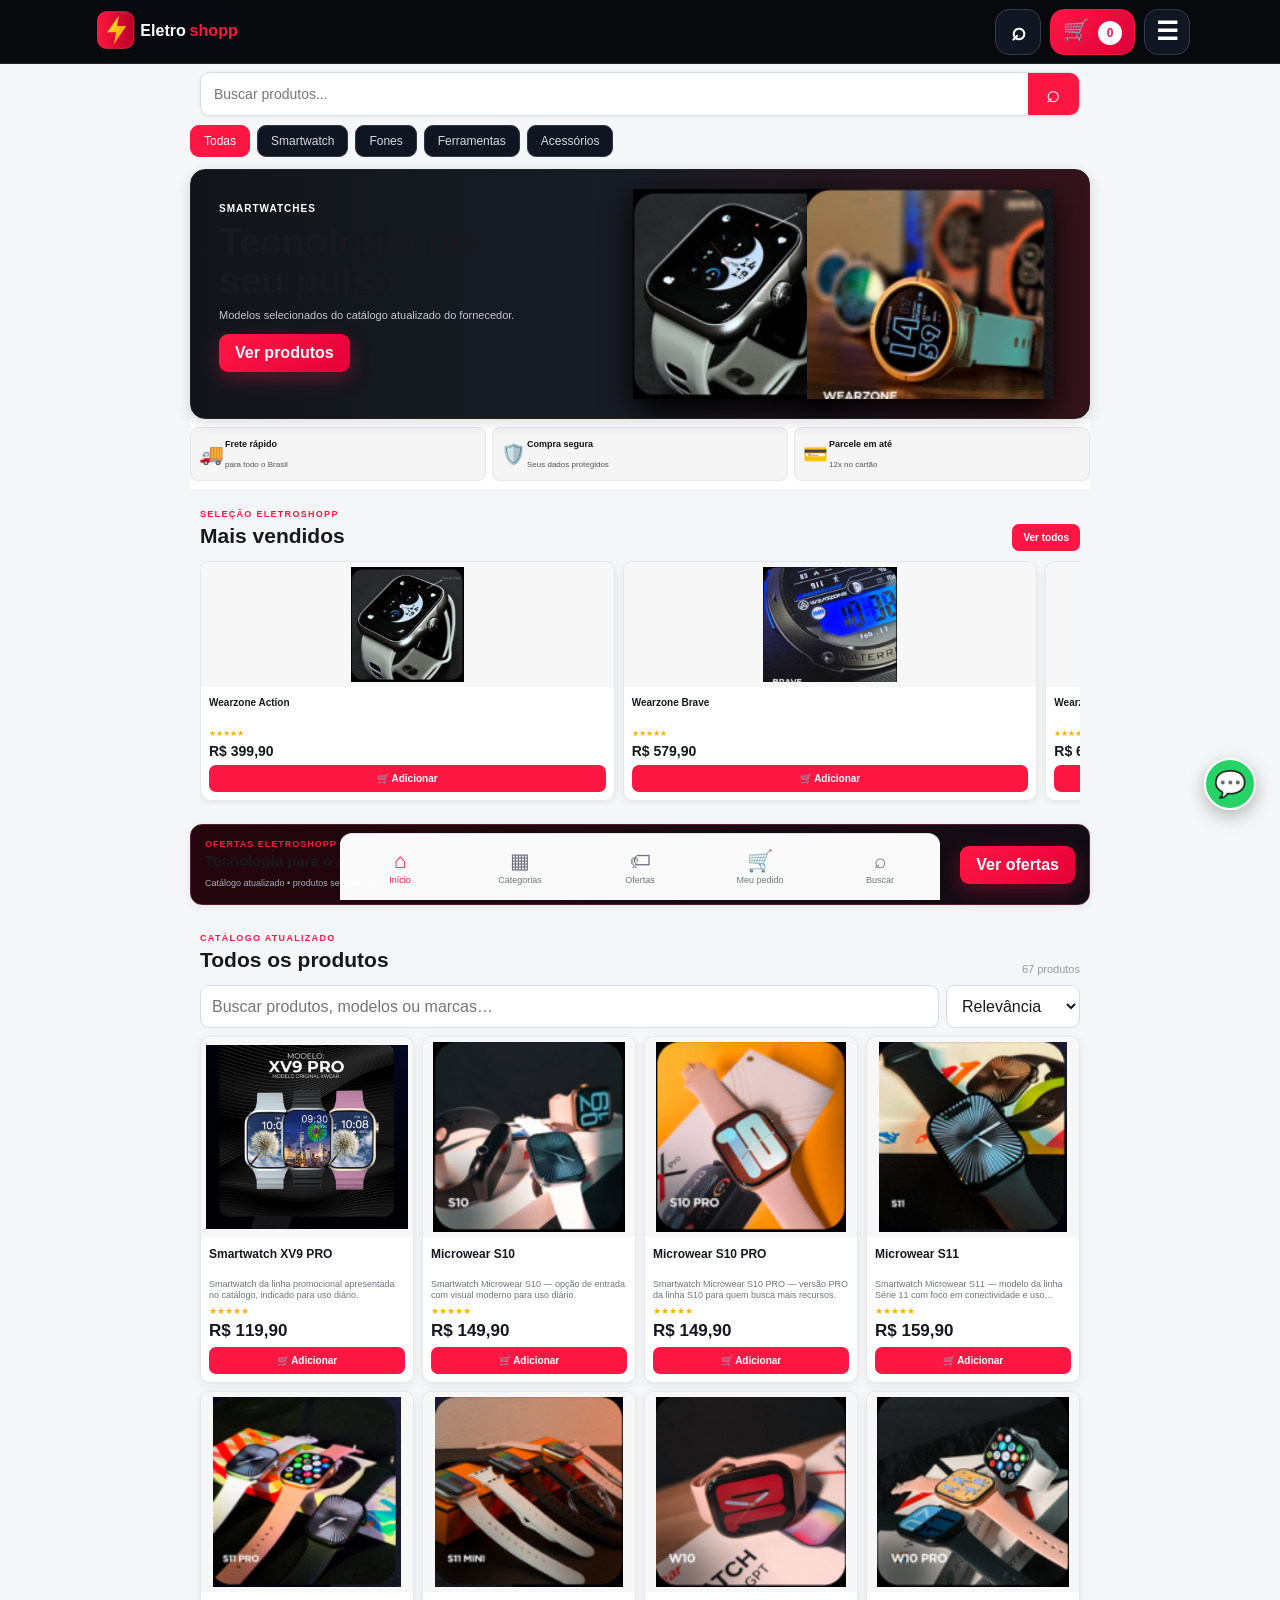
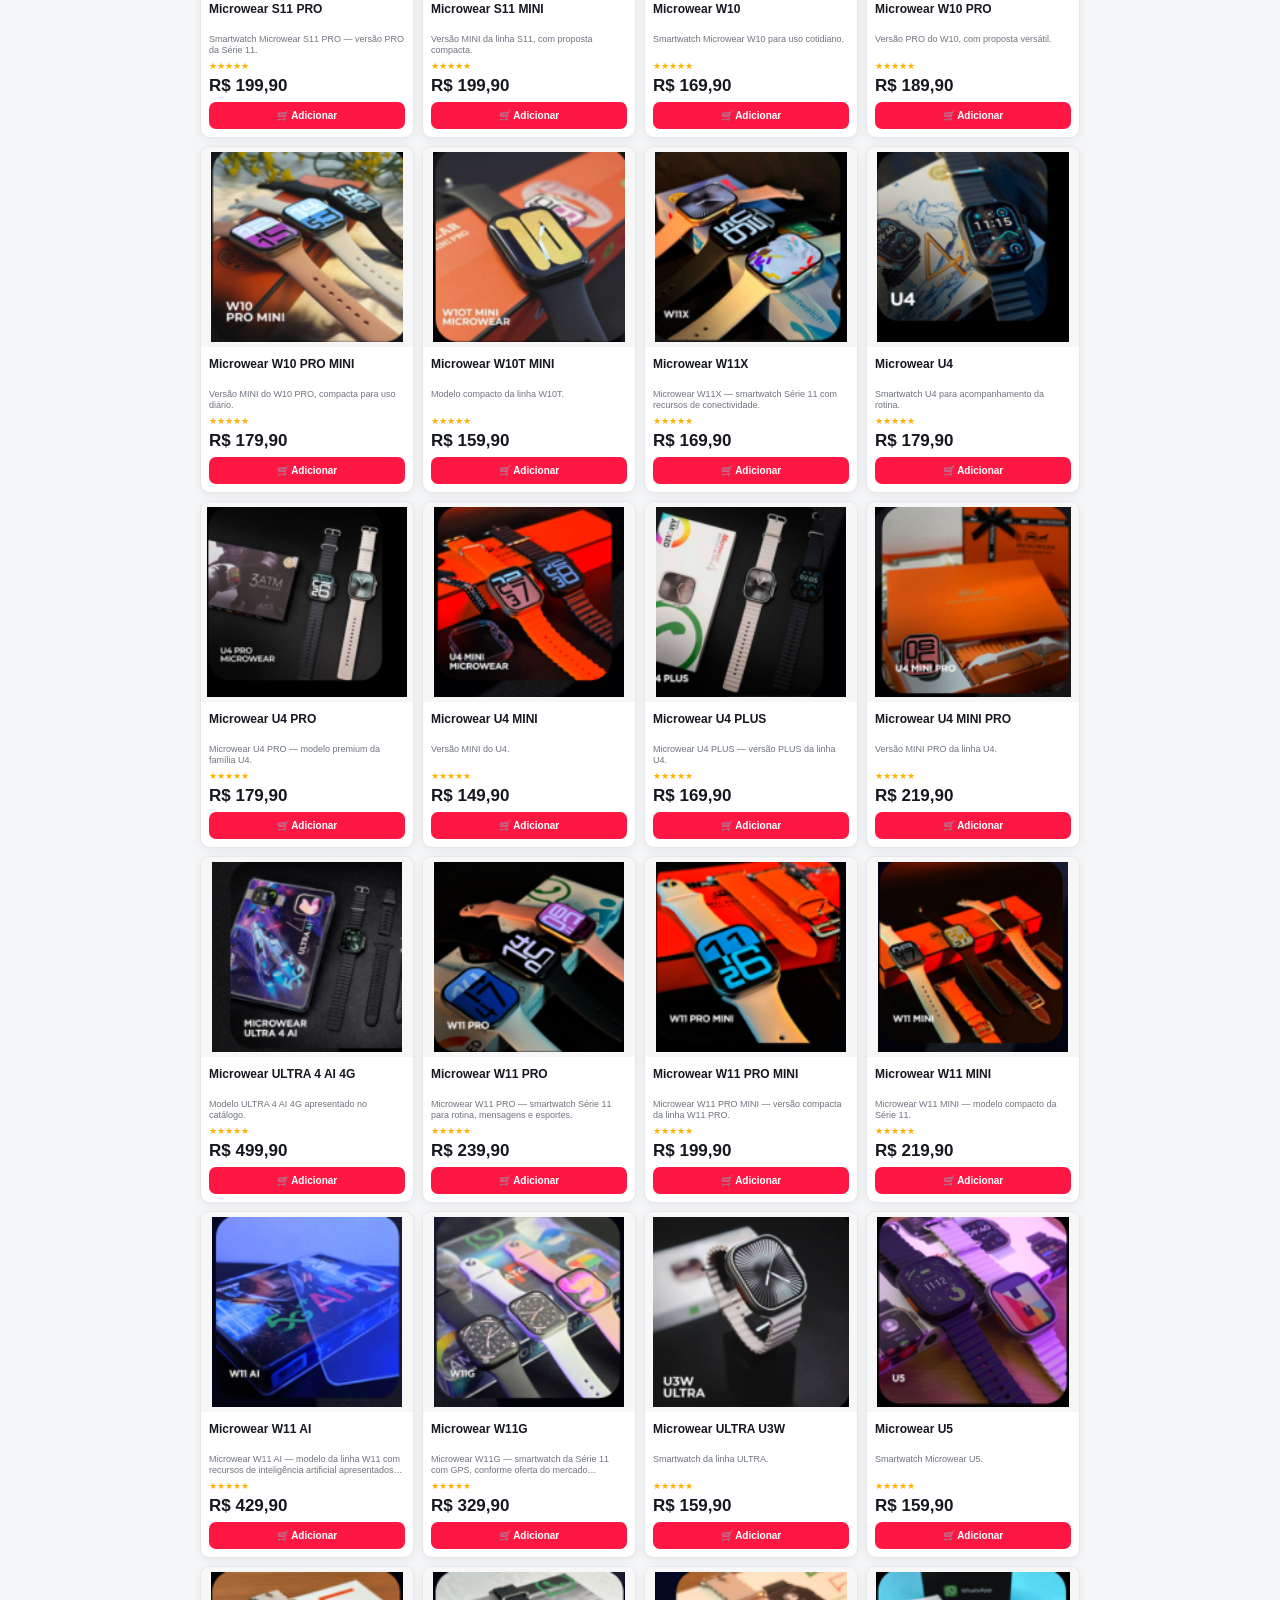
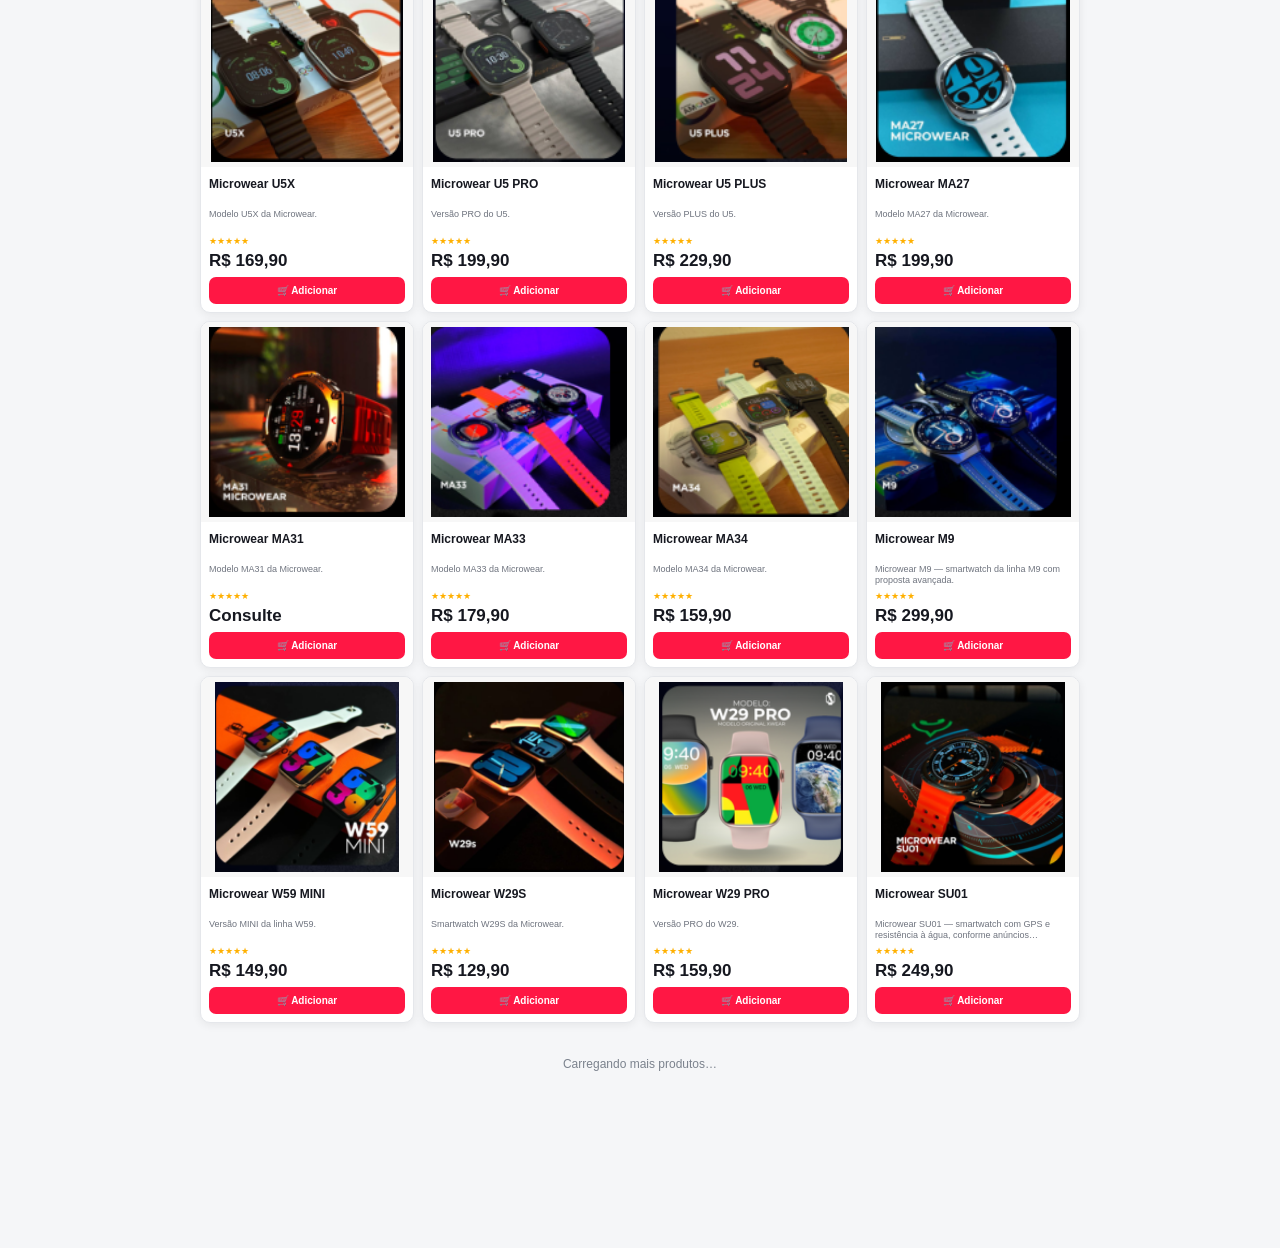
==== index.html @ 53c96027 "Atualizar cache da imagem da furadeira" ====
<!doctype html>
<html lang="pt-BR">
<head>
<meta charset="utf-8"><meta name="viewport" content="width=device-width,initial-scale=1,viewport-fit=cover">
<meta name="theme-color" content="#08090d"><meta name="description" content="Eletroshopp — tecnologia, smartwatches, fones e acessórios.">
<link rel="manifest" href="manifest.json?v=20261008-stable4"><link rel="icon" href="assets/logo.svg">
<link rel="stylesheet" href="styles.css?v=20261008-stable4"><title>Eletroshopp — Tecnologia no seu dia a dia</title>
</head>
<body>
<div id="splash"><img src="assets/splash.svg" alt="Eletroshopp"><button id="enterShop">Entrar na loja</button></div>

<header class="site-header">
  <a class="brand" href="#" aria-label="Eletroshopp"><img src="assets/logo.svg" alt="Eletroshopp"></a>
  <button class="header-icon" data-focus-search aria-label="Buscar">⌕</button>
  <button class="header-cart" data-open-cart aria-label="Carrinho">🛒 <b id="cartCount">0</b></button>
  <button class="header-icon" aria-label="Menu">☰</button>
</header>

<main>
<section class="search-strip">
  <div class="search-box"><input id="searchTop" placeholder="Buscar produtos..." aria-label="Buscar produtos"><button data-focus-search>⌕</button></div>
</section>

<section class="category-chips" aria-label="Categorias">
  <button class="chip active" data-category="">Todas</button>
  <button class="chip" data-category="Smartwatch">Smartwatch</button>
  <button class="chip" data-category="Fones">Fones</button>
  <button class="chip" data-category="Ferramentas">Ferramentas</button>
  <button class="chip" data-category="Acessórios">Acessórios</button>
</section>

<section class="hero-ref">
  <div class="hero-copy">
    <span>SMARTWATCHES</span>
    <h1>Tecnologia no<br>seu pulso</h1>
    <p>Modelos selecionados do catálogo atualizado do fornecedor.</p>
    <button class="hero-cta" data-category="Smartwatch">Ver produtos</button>
  </div>
  <div class="hero-products">
    <img id="heroImg1" alt="Smartwatch em destaque">
    <img id="heroImg2" alt="Smartwatch em destaque">
  </div>
</section>

<section class="benefits">
  <div><span>🚚</span><b>Frete rápido</b><small>para todo o Brasil</small></div>
  <div><span>🛡️</span><b>Compra segura</b><small>Seus dados protegidos</small></div>
  <div><span>💳</span><b>Parcele em até</b><small>12x no cartão</small></div>
</section>

<section class="section">
  <div class="section-title"><div><small>SELEÇÃO ELETROSHOPP</small><h2>Mais vendidos</h2></div><button class="see-all" data-scroll-catalog>Ver todos</button></div>
  <div id="featured" class="product-rail"></div>
</section>

<section class="promo-strip">
  <div><b>OFERTAS ELETROSHOPP</b><strong>Tecnologia para o seu dia.</strong><span>Catálogo atualizado • produtos selecionados</span></div>
  <button class="hero-cta" data-scroll-catalog>Ver ofertas</button>
</section>

<section id="catalogo" class="section catalog-section">
  <div class="section-title"><div><small>CATÁLOGO ATUALIZADO</small><h2>Todos os produtos</h2></div><span id="count"></span></div>
  <div class="catalog-search"><input id="search" placeholder="Buscar produtos, modelos ou marcas…"><select id="sort"><option value="relevance">Relevância</option><option value="priceAsc">Menor preço</option><option value="priceDesc">Maior preço</option></select></div>
  <div id="cats" class="chips-hidden"></div>
  <div id="brands" class="chips-hidden"></div>
  <div id="products" class="product-grid"></div><div id="catalogSentinel" class="catalog-sentinel">Carregando mais produtos…</div>
</section>
</main>

<nav class="bottom-nav">
  <button class="active" data-scroll-top><span>⌂</span>Início</button>
  <button data-scroll-catalog><span>▦</span>Categorias</button>
  <button data-category="Acessórios"><span>🏷</span>Ofertas</button>
  <button data-open-cart><span>🛒</span>Meu pedido</button>
  <button data-focus-search><span>⌕</span>Buscar</button>
</nav>
<a class="whatsapp-float" href="https://wa.me/5542998157736?text=Olá!%20Quero%20comprar%20na%20Eletroshopp." target="_blank" rel="noopener" aria-label="Falar com a Eletroshopp no WhatsApp">💬</a>

<aside id="cart" class="drawer">
  <div class="drawer-head"><h2>Seu carrinho</h2><button data-close-cart>✕</button></div>
  <div id="cartItems" class="cart-items"></div>
  <div class="cart-footer"><div><span>Total</span><strong id="cartTotal">R$ 0,00</strong></div><button class="hero-cta full" data-checkout>Continuar pedido</button></div>
</aside>

<div id="checkout" class="drawer">
  <div class="drawer-head"><h2>Finalizar pedido</h2><button data-close-checkout>✕</button></div>
  <div class="checkout">
    <div id="orderSummary" class="summary"></div><strong>Subtotal: <span id="orderSubtotal">R$ 0,00</span></strong>
    <label>Nome completo<input id="buyerName" autocomplete="name" placeholder="Digite seu nome"></label>
    <label>WhatsApp / telefone<input id="buyerPhone" type="tel" inputmode="tel" maxlength="15" placeholder="(42) 99999-9999"></label>
    <label>CEP de entrega<input id="cep" inputmode="numeric" maxlength="9" placeholder="00000-000"><small id="cepStatus"></small><a id="mapAddress" href="#" target="_blank" rel="noopener" hidden>📍 Ver endereço no Google Maps</a></label>
    <div class="address-grid">
      <label>Rua / Logradouro<input id="buyerStreet" placeholder="Digite a rua"></label><label>Número<input id="buyerNumber" inputmode="numeric"></label>
      <label>Complemento<input id="buyerComplement" placeholder="Apartamento, casa, bloco..."></label><label>Bairro<input id="buyerNeighborhood" placeholder="Digite o bairro"></label>
      <label>Cidade<input id="buyerCity" placeholder="Digite a cidade"></label><label>UF<input id="buyerState" maxlength="2" placeholder="PR"></label>
    </div>
    <button class="secondary full" data-freight>🚚 Recalcular frete</button><div id="freight"></div>
    <button id="finish" class="hero-cta full" data-finish>Pagar com InfinitePay</button>
  </div>
</div>
<div id="toast" class="toast"></div><span id="status" hidden></span>

<script src="data/store-products.js?v=20261008-stable4"></script>
<script src="app.js?v=20261008-stable4"></script>
<script>
(()=>{const s=document.getElementById("splash"),b=document.getElementById("enterShop");const enter=()=>{s?.classList.add("hide");try{localStorage.setItem("esh-splash-seen","1")}catch(e){}};b?.addEventListener("click",enter);setTimeout(enter,700);try{if(localStorage.getItem("esh-splash-seen")==="1")s?.classList.add("hide")}catch(e){}})();
</script>
</body></html>
---- styles.css ----
*{box-sizing:border-box}html{scroll-behavior:smooth}body{margin:0;background:#05070b;color:#f7f7fa;font-family:Inter,Arial,Helvetica,sans-serif;min-height:100vh;background-image:radial-gradient(circle at 50% 0,#171b26 0,#07090e 48%,#05070b 100%)}button,input,select{font:inherit}button{cursor:pointer}.site-header{position:sticky;top:0;z-index:50;height:64px;padding:7px 12px;display:flex;align-items:center;gap:9px;background:rgba(5,7,11,.96);border-bottom:1px solid #252936}.brand{margin-right:auto}.brand img{width:150px;height:48px;object-fit:contain}.header-icon,.header-cart{height:46px;border-radius:14px;border:1px solid #343b4b;background:#111722;color:#fff;font-weight:900}.header-icon{width:46px;font-size:25px}.header-cart{padding:0 12px;background:linear-gradient(135deg,#ff1744,#dc0038);border-color:#ff1744;font-size:21px}.header-cart b{display:inline-flex;background:#fff;color:#ff1744;border-radius:50%;min-width:24px;height:24px;align-items:center;justify-content:center;font-size:12px;margin-left:3px}.search-strip{padding:10px 10px 5px}.search-box{display:flex;background:#fff;border-radius:10px;overflow:hidden}.search-box input{width:100%;border:0;outline:0;padding:13px;color:#111;font-size:14px}.search-box button{width:54px;border:0;background:#ff1744;color:#fff;font-size:24px}.category-chips{display:flex;gap:7px;overflow-x:auto;padding:7px 10px 12px;scrollbar-width:none}.category-chips::-webkit-scrollbar{display:none}.chip{white-space:nowrap;border:1px solid #303747;background:#0f1621;color:#d5d9e0;border-radius:9px;padding:8px 13px;font-size:12px}.chip.active{background:#ff1744;border-color:#ff1744;color:#fff}.hero-ref{margin:0 10px;border-radius:15px;min-height:180px;overflow:hidden;display:grid;grid-template-columns:43% 57%;background:linear-gradient(100deg,#15151a 0,#0d1118 55%,#2a1117 100%);border:1px solid #323846;position:relative}.hero-copy{padding:17px 12px 15px;z-index:2}.hero-copy>span{font-size:10px;font-weight:900;color:#fff;letter-spacing:1px}.hero-copy h1{font-size:25px;line-height:1.02;margin:7px 0}.hero-copy p{font-size:11px;line-height:1.35;color:#c4c7ce;margin:0 0 12px}.hero-cta{border:0;background:linear-gradient(135deg,#ff1744,#e5003a);color:#fff;border-radius:9px;padding:10px 16px;font-weight:900;box-shadow:0 7px 20px #ff17444d}.hero-products{position:relative;overflow:hidden;display:flex;align-items:center;justify-content:center;gap:0}.hero-products img{width:58%;height:150px;object-fit:contain;filter:drop-shadow(0 12px 15px #000);position:relative;z-index:2}.hero-products img+img{width:58%;margin-left:-20%}.benefits{display:grid;grid-template-columns:repeat(3,1fr);gap:6px;padding:8px 10px}.benefits>div{min-height:54px;background:#f5f5f5;color:#121318;border-radius:8px;display:grid;grid-template-columns:28px 1fr;grid-template-rows:1fr 1fr;align-items:center;padding:6px}.benefits span{grid-row:1/3;font-size:20px;text-align:center}.benefits b{font-size:9px}.benefits small{font-size:8px;color:#555}.section{padding:14px 10px}.section-title{display:flex;align-items:end;justify-content:space-between;gap:8px;margin-bottom:10px}.section-title small{font-size:9px;color:#ff1744;font-weight:900;letter-spacing:1.3px}.section-title h2{font-size:21px;margin:3px 0}.section-title>span{font-size:11px;color:#9299a7}.see-all{border:0;background:#ff1744;color:#fff;border-radius:7px;padding:8px 11px;font-size:10px;font-weight:900}.product-rail{display:grid;grid-auto-flow:column;grid-auto-columns:145px;gap:8px;overflow-x:auto;padding-bottom:4px;scrollbar-width:none}.product-rail::-webkit-scrollbar{display:none}.product-card{background:#fff;color:#161820;border-radius:10px;overflow:hidden;min-width:0;box-shadow:0 3px 12px #0004;display:flex;flex-direction:column}.product-image{height:135px;background:#f7f7f7;display:flex;align-items:center;justify-content:center;overflow:hidden}.product-image img{width:100%;height:100%;object-fit:contain;padding:5px}.product-info{padding:8px}.eyebrow{display:none}.product-info h3{font-size:11px;line-height:1.2;margin:2px 0 5px;min-height:27px}.product-info p{font-size:9px;color:#6e737e;line-height:1.25;min-height:23px;margin:0 0 4px;display:-webkit-box;-webkit-line-clamp:2;-webkit-box-orient:vertical;overflow:hidden}.price{font-size:15px;font-weight:900;margin-bottom:6px}.rating{font-size:9px;color:#ffb000;margin-bottom:5px}.add{width:100%;border:0;background:#ff1744;color:#fff;border-radius:7px;padding:8px 4px;font-size:10px;font-weight:900}.promo-strip{margin:5px 10px 8px;padding:14px;border-radius:12px;border:1px solid #55202d;background:linear-gradient(100deg,#24050d,#110d15);display:flex;align-items:center;justify-content:space-between;gap:12px}.promo-strip b{display:block;color:#ff1744;font-size:9px;letter-spacing:1px}.promo-strip strong{display:block;font-size:15px;margin:3px 0}.promo-strip span{font-size:9px;color:#a8afbb}.catalog-search{display:flex;gap:7px;margin:8px 0}.catalog-search input,.catalog-search select{background:#111722;color:#fff;border:1px solid #303747;border-radius:9px;padding:11px;outline:0}.catalog-search input{flex:1;min-width:0}.product-grid{display:grid;grid-template-columns:repeat(2,minmax(0,1fr));gap:8px}.product-grid .product-image{height:165px}.product-grid .product-info h3{font-size:12px}.product-grid .price{font-size:17px}.chips-hidden{display:none}.drawer{position:fixed;inset:0 0 0 auto;width:min(460px,100%);background:#0b0e15;z-index:100;transform:translateX(105%);transition:.25s;display:flex;flex-direction:column}.drawer.open{transform:translateX(0)}.drawer-head{display:flex;align-items:center;justify-content:space-between;padding:17px;border-bottom:1px solid #292f3c}.drawer-head h2{margin:0;font-size:20px}.drawer-head button{border:0;background:none;color:#fff;font-size:24px}.cart-items{flex:1;overflow:auto;padding:14px}.cart-row{display:flex;gap:10px;padding:10px 0;border-bottom:1px solid #252b37}.cart-row img{width:70px;height:70px;object-fit:contain;background:#f7f7f7;border-radius:8px}.cart-main{flex:1}.cart-main b,.cart-main small{display:block}.cart-main small{color:#aaa;margin-top:4px}.qty{display:flex;gap:6px;align-items:center;margin-top:8px}.qty button{border:1px solid #3a4251;background:#171c28;color:#fff;border-radius:6px;padding:4px 8px}.qty .remove{margin-left:auto;color:#ff5570}.cart-footer{padding:15px;border-top:1px solid #292f3c}.cart-footer>div{display:flex;justify-content:space-between;margin-bottom:10px}.checkout{padding:15px;display:flex;flex-direction:column;gap:10px;overflow:auto}.checkout label{font-size:11px;color:#c8ccd4;font-weight:700}.checkout input{display:block;width:100%;margin-top:5px;background:#111722;color:#fff;border:1px solid #303747;border-radius:9px;padding:11px;outline:0}.checkout small{display:block;color:#8fd3ff;margin-top:4px}.checkout a{display:block;margin-top:5px;color:#ff6a86}.address-grid{display:grid;grid-template-columns:2fr 1fr;gap:8px}.address-grid label:nth-child(3){grid-column:1/-1}.summary{background:#111722;border:1px solid #2a3040;border-radius:10px;padding:10px}.summary div{display:flex;justify-content:space-between;padding:4px 0;font-size:11px}.freight-option{display:flex;align-items:center;gap:8px;background:#111722;border:1px solid #303747;border-radius:9px;padding:10px;color:#fff}.freight-option span{flex:1}.freight-option small{color:#999}.freight-error,.loading,.empty{padding:18px;text-align:center;color:#adb4c1;background:#111722;border-radius:9px}.secondary{background:#171d29;color:#fff;border:1px solid #3a4251;border-radius:9px;padding:11px}.full{width:100%}.toast{position:fixed;left:50%;bottom:80px;transform:translate(-50%,30px);opacity:0;background:#fff;color:#111;padding:10px 15px;border-radius:9px;font-weight:800;z-index:150;transition:.2s}.toast.show{opacity:1;transform:translate(-50%,0)}.bottom-nav{position:fixed;display:grid;grid-template-columns:repeat(5,1fr);left:0;right:0;bottom:0;height:67px;background:rgba(5,7,11,.98);border-top:1px solid #292f3c;z-index:80;padding-bottom:env(safe-area-inset-bottom)}.bottom-nav button{border:0;background:none;color:#aeb4c0;font-size:9px;display:flex;flex-direction:column;align-items:center;justify-content:center;gap:2px}.bottom-nav button span{font-size:21px}.bottom-nav .active{color:#ff1744}.drawer~.bottom-nav{display:grid}body{padding-bottom:67px}#splash{position:fixed;inset:0;background:#050609;z-index:200;display:flex;align-items:center;justify-content:center}#splash img{width:100%;height:100%;object-fit:cover}#splash button{position:absolute;bottom:55px;border:0;background:#ff1744;color:#fff;padding:14px 30px;border-radius:999px;font-weight:900}#splash.hide{display:none!important}@media(min-width:800px){.site-header{padding:7px calc((100% - 1100px)/2)}main{max-width:900px;margin:auto}.search-strip{padding:12px 0 5px}.category-chips{padding-left:0;padding-right:0}.hero-ref{margin-left:0;margin-right:0;min-height:250px}.hero-copy{padding:28px}.hero-copy h1{font-size:38px}.hero-products img{height:210px}.benefits{padding-left:0;padding-right:0}.product-grid{grid-template-columns:repeat(4,1fr)}.product-grid .product-image{height:200px}.product-rail{grid-auto-columns:180px}.promo-strip{margin-left:0;margin-right:0}.bottom-nav{max-width:600px;left:50%;right:auto;width:600px;transform:translateX(-50%);border-radius:12px 12px 0 0}}@media(max-width:520px){.hero-ref{grid-template-columns:48% 52%}.hero-products img{height:140px}.hero-products img+img{margin-left:-25%}.benefits>div{grid-template-columns:25px 1fr}.benefits b{font-size:8px}.benefits small{font-size:7px}.address-grid{grid-template-columns:1fr}.address-grid label:nth-child(3){grid-column:auto}}
/* CATÁLOGO ATUALIZADO — layout de referência do app do cliente */
body{background:#f5f6f8;color:#17191f;background-image:none}
.site-header{background:#07090d;border-bottom:1px solid #222}
.search-strip{background:#f5f6f8;padding:8px 10px 4px}
.search-box{border:1px solid #d8dce4;box-shadow:0 1px 4px #0001}
.category-chips{background:#f5f6f8;padding-top:5px}
.hero-ref{background:linear-gradient(90deg,#11151b 0%,#181c24 50%,#35131b 100%);border-color:#222;box-shadow:0 4px 14px #0002}
.benefits{background:#fff}
.benefits>div{border:1px solid #e3e5ea}
.section{background:#f5f6f8}
.section-title h2{color:#16181d}
.product-card{box-shadow:0 2px 10px #0001;border:1px solid #e5e7eb}
.promo-strip{box-shadow:0 2px 8px #0001}
.catalog-section{background:#f5f6f8}
.catalog-search input,.catalog-search select{background:#fff;color:#17191f;border-color:#d8dce4}
.bottom-nav{background:rgba(255,255,255,.98);border-top:1px solid #dfe2e8}
.bottom-nav button{color:#6d7480}
.bottom-nav .active{color:#ff1744}
.drawer{background:#fff;color:#17191f}
.drawer-head{border-bottom-color:#e0e3e8}
.drawer-head button{color:#17191f}
.cart-row{border-bottom-color:#e5e7eb}
.cart-main small{color:#6d7480}
.qty button{background:#f1f3f6;color:#17191f;border-color:#d7dbe2}
.cart-footer{border-top-color:#e0e3e8}
.checkout input{background:#fff;color:#17191f;border-color:#d8dce4}
.checkout label{color:#4d5561}
.summary,.freight-option,.freight-error,.loading,.empty{background:#f5f6f8;color:#17191f;border-color:#dfe2e8}
.secondary{background:#fff;color:#17191f;border-color:#cfd4dc}
.product-rail{grid-auto-columns:calc((100vw - 36px)/3);gap:8px}
.product-rail .product-image{height:125px}
.product-rail .product-info h3{font-size:10px}
.product-rail .product-info p{display:none}
.product-rail .product-info .rating{font-size:8px}
.product-rail .product-info .price{font-size:14px}
@media(max-width:520px){
 .product-rail{grid-auto-columns:calc((100vw - 36px)/3)}
 .product-rail .product-image{height:118px}
 .hero-ref{min-height:178px}
 .hero-copy h1{font-size:23px}
 .hero-copy p{font-size:10px}
 .hero-products img{height:135px}
}

.catalog-sentinel{margin:18px 0 80px;padding:16px;text-align:center;color:#7b828d;font-size:12px}
.catalog-sentinel[hidden]{display:none}
.whatsapp-float{position:fixed;right:16px;bottom:82px;width:52px;height:52px;border-radius:50%;display:flex;align-items:center;justify-content:center;background:#25d366;color:#fff;text-decoration:none;font-size:26px;z-index:90;box-shadow:0 6px 18px #0004;border:2px solid #fff}
@media(min-width:800px){.whatsapp-float{right:24px;bottom:90px}}
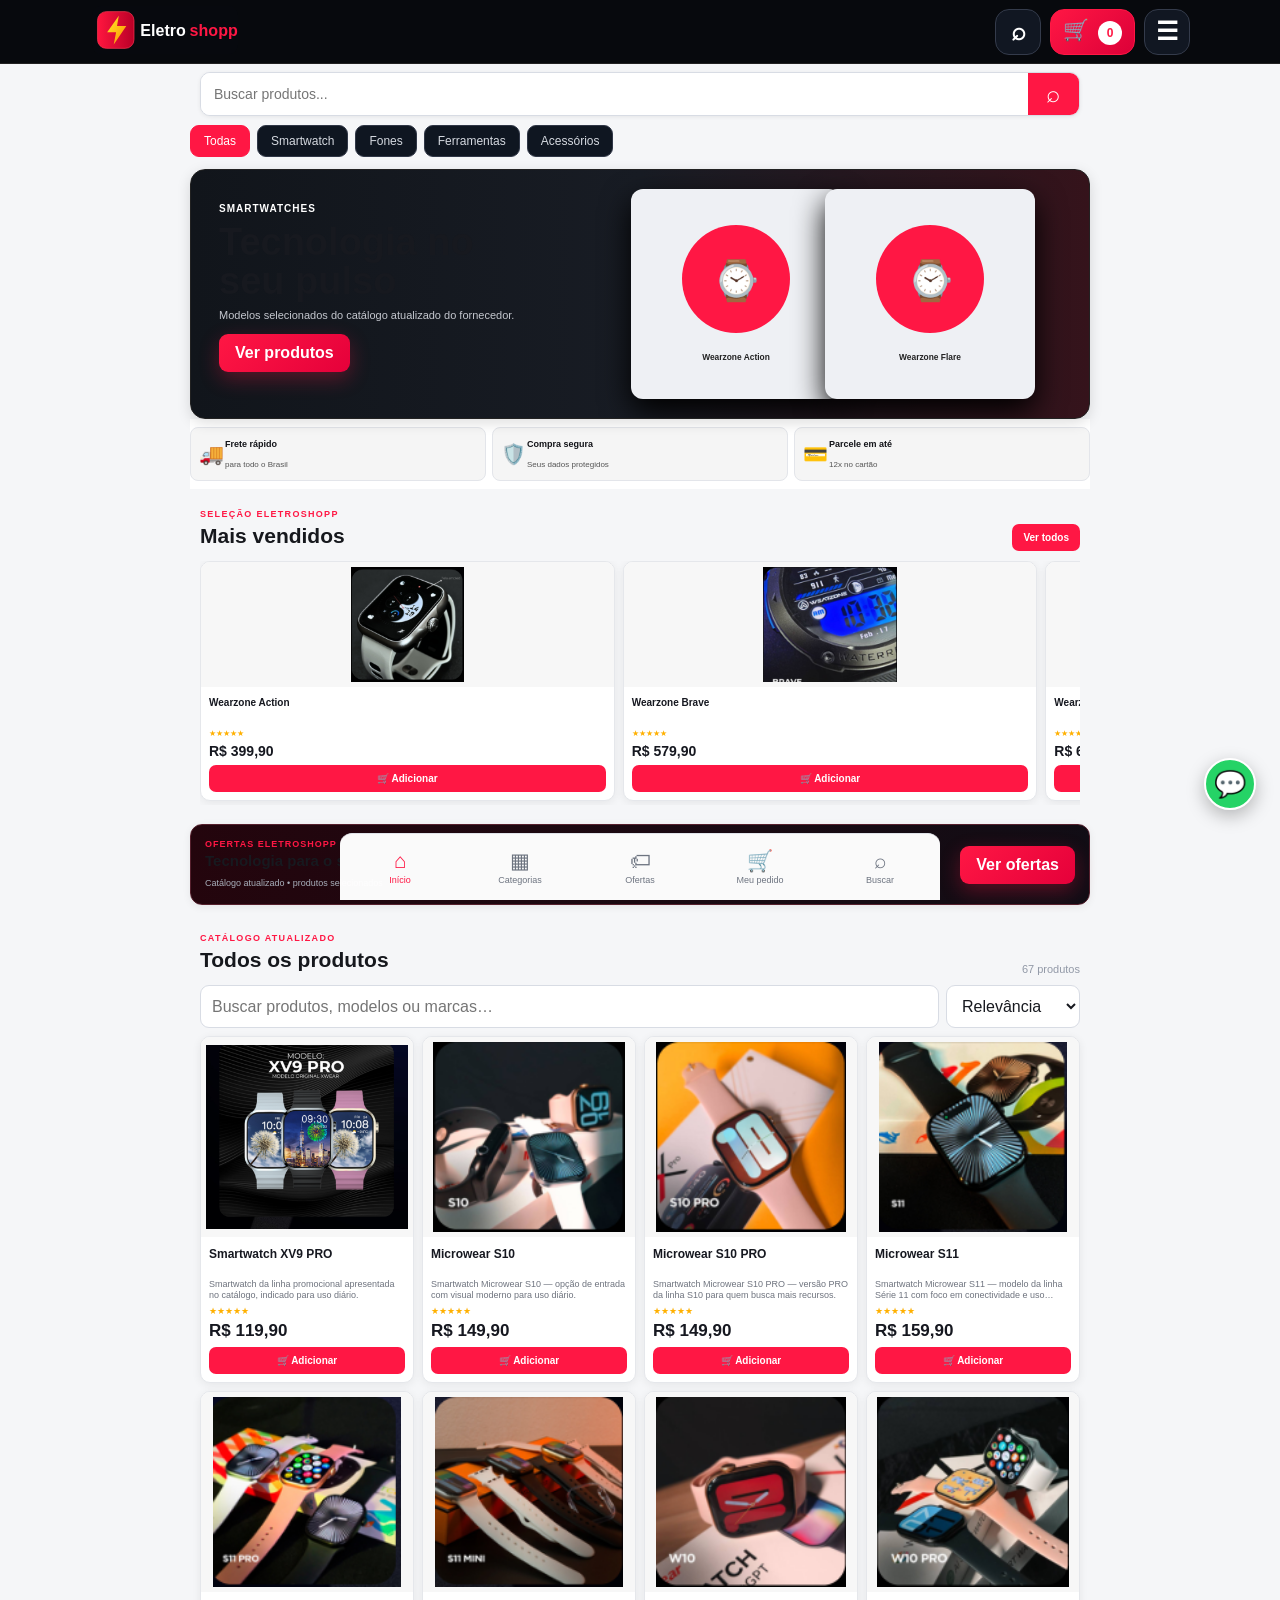
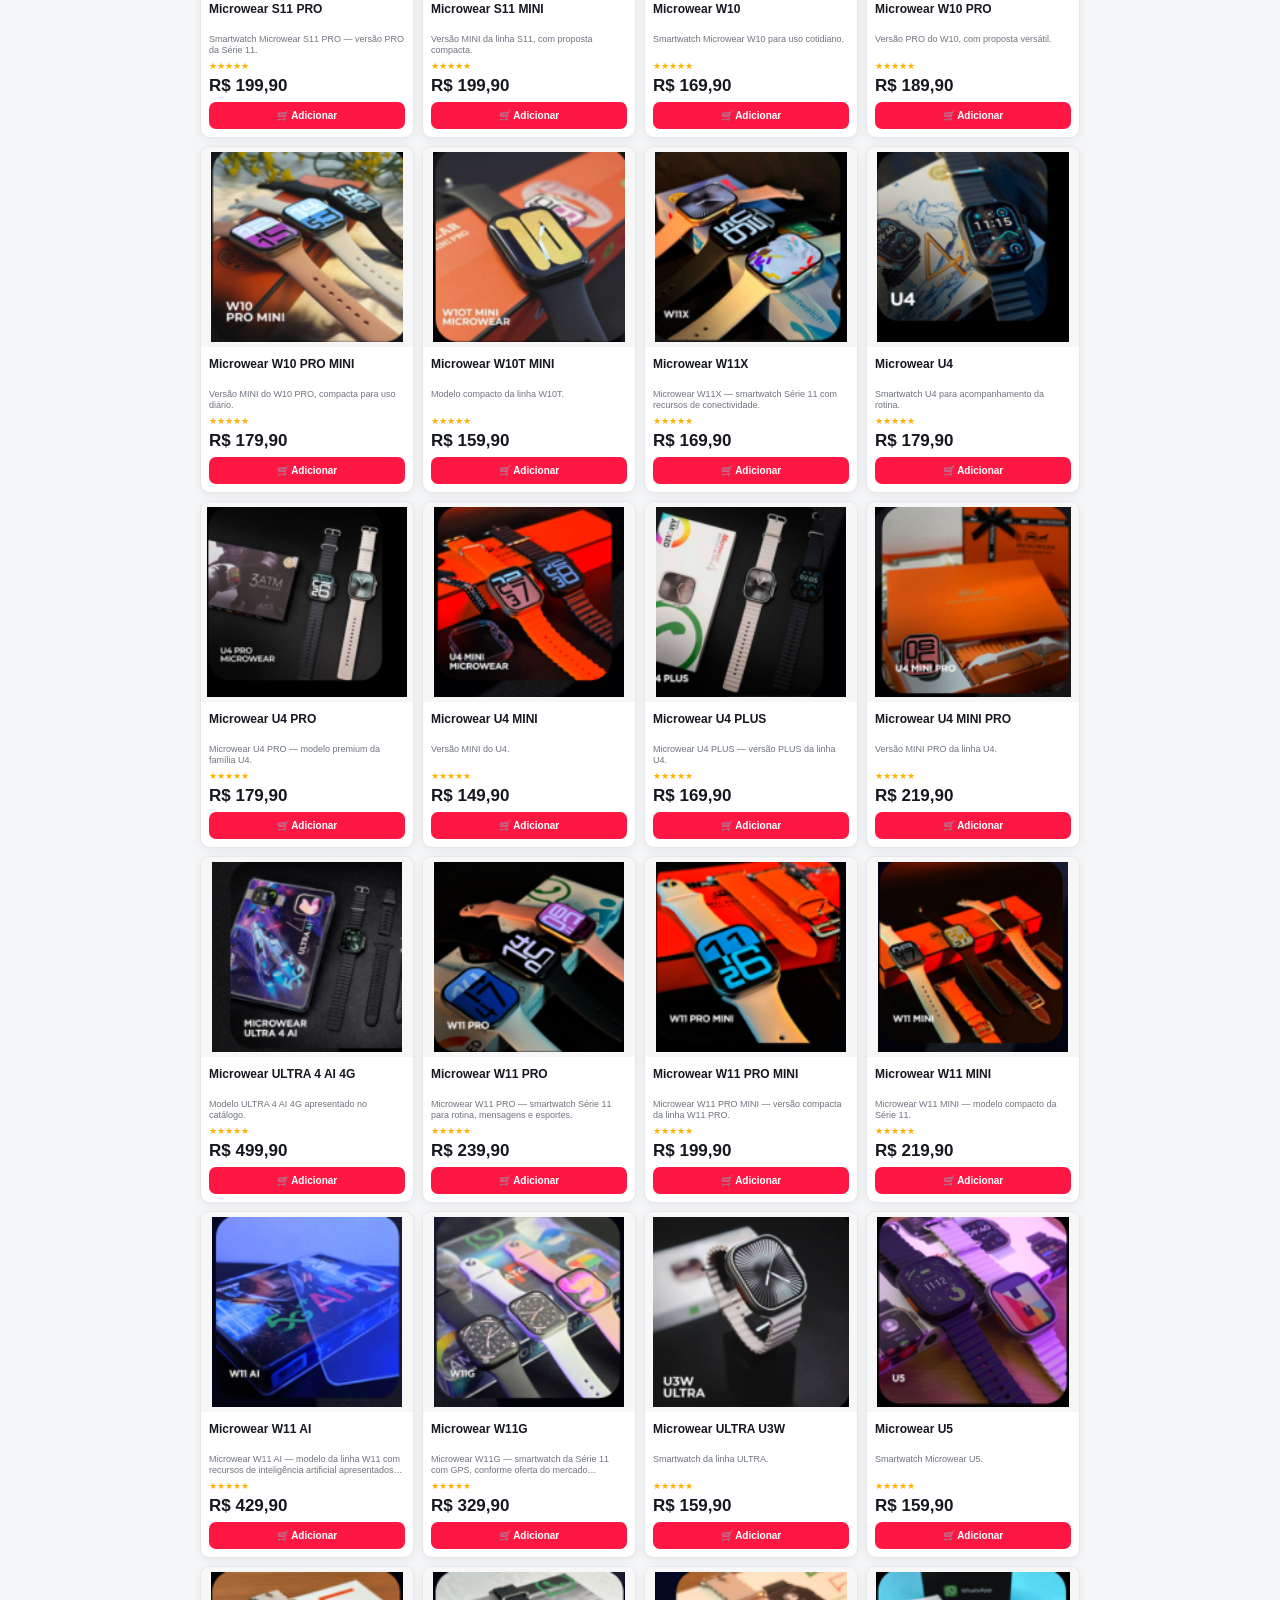
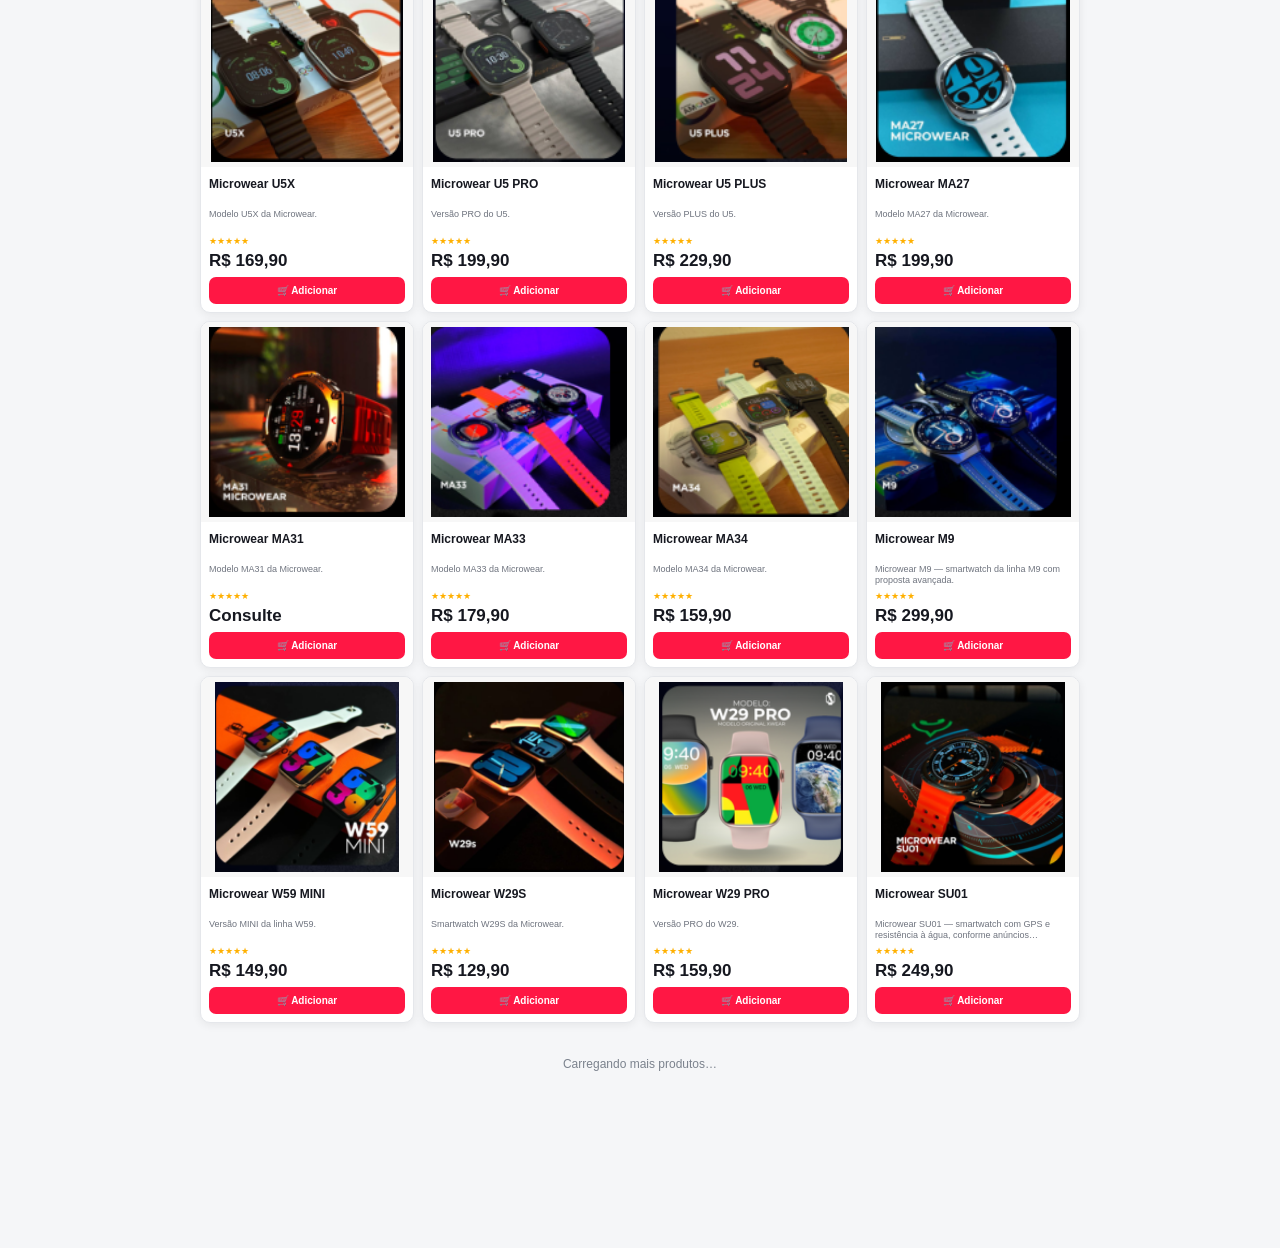
==== commit 43fc773a: "fix: refresh storefront after drill image update" ====
--- a/index.html
+++ b/index.html
@@ -3,8 +3,8 @@
 <head>
 <meta charset="utf-8"><meta name="viewport" content="width=device-width,initial-scale=1,viewport-fit=cover">
 <meta name="theme-color" content="#08090d"><meta name="description" content="Eletroshopp — tecnologia, smartwatches, fones e acessórios.">
-<link rel="manifest" href="manifest.json?v=20261008-stable4"><link rel="icon" href="assets/logo.svg">
-<link rel="stylesheet" href="styles.css?v=20261008-stable4"><title>Eletroshopp — Tecnologia no seu dia a dia</title>
+<link rel="manifest" href="manifest.json?v=20261008-imagesfix4"><link rel="icon" href="assets/logo.svg">
+<link rel="stylesheet" href="styles.css?v=20261008-imagesfix4"><title>Eletroshopp — Tecnologia no seu dia a dia</title>
 </head>
 <body>
 <div id="splash"><img src="assets/splash.svg" alt="Eletroshopp"><button id="enterShop">Entrar na loja</button></div>
@@ -100,8 +100,8 @@
 </div>
 <div id="toast" class="toast"></div><span id="status" hidden></span>
 
-<script src="data/store-products.js?v=20261008-stable4"></script>
-<script src="app.js?v=20261008-stable4"></script>
+<script src="data/store-products.js?v=20261008-imagesfix4"></script>
+<script src="app.js?v=20261008-imagesfix4"></script>
 <script>
 (()=>{const s=document.getElementById("splash"),b=document.getElementById("enterShop");const enter=()=>{s?.classList.add("hide");try{localStorage.setItem("esh-splash-seen","1")}catch(e){}};b?.addEventListener("click",enter);setTimeout(enter,700);try{if(localStorage.getItem("esh-splash-seen")==="1")s?.classList.add("hide")}catch(e){}})();
 </script>
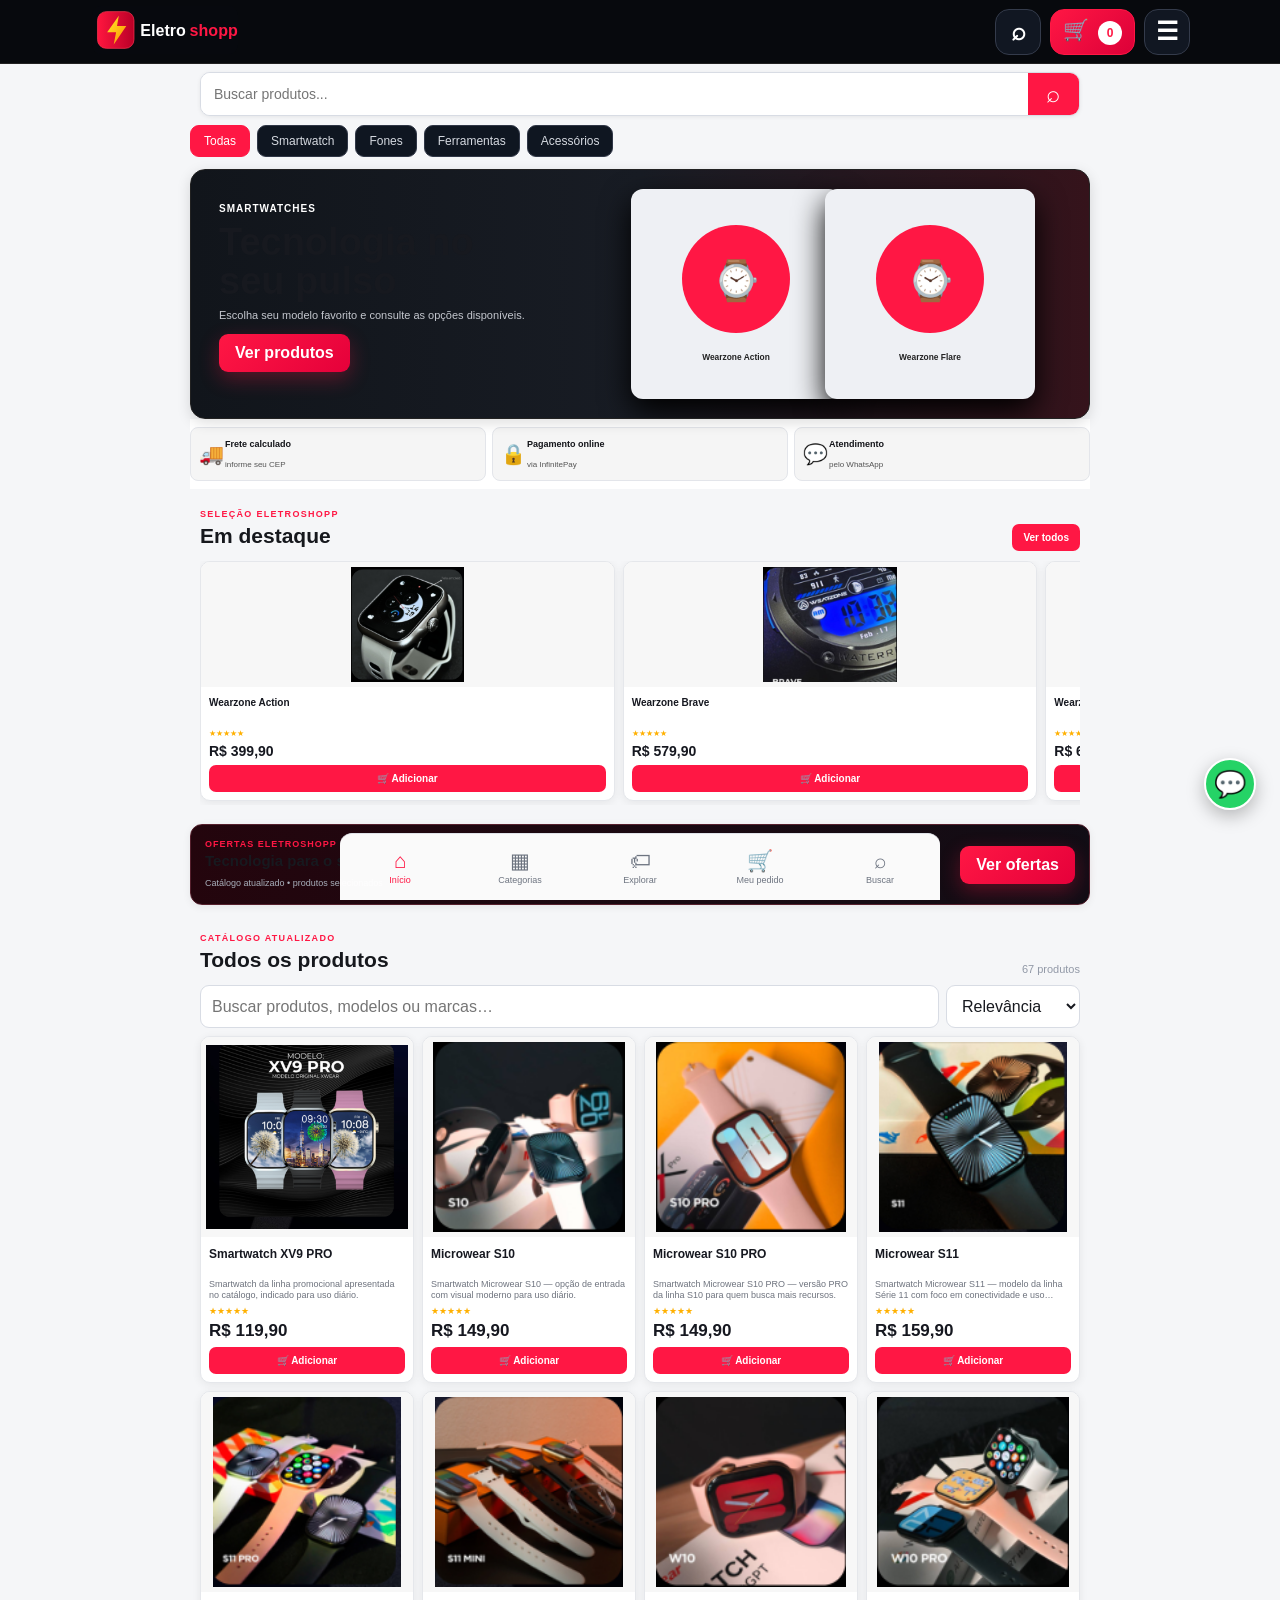
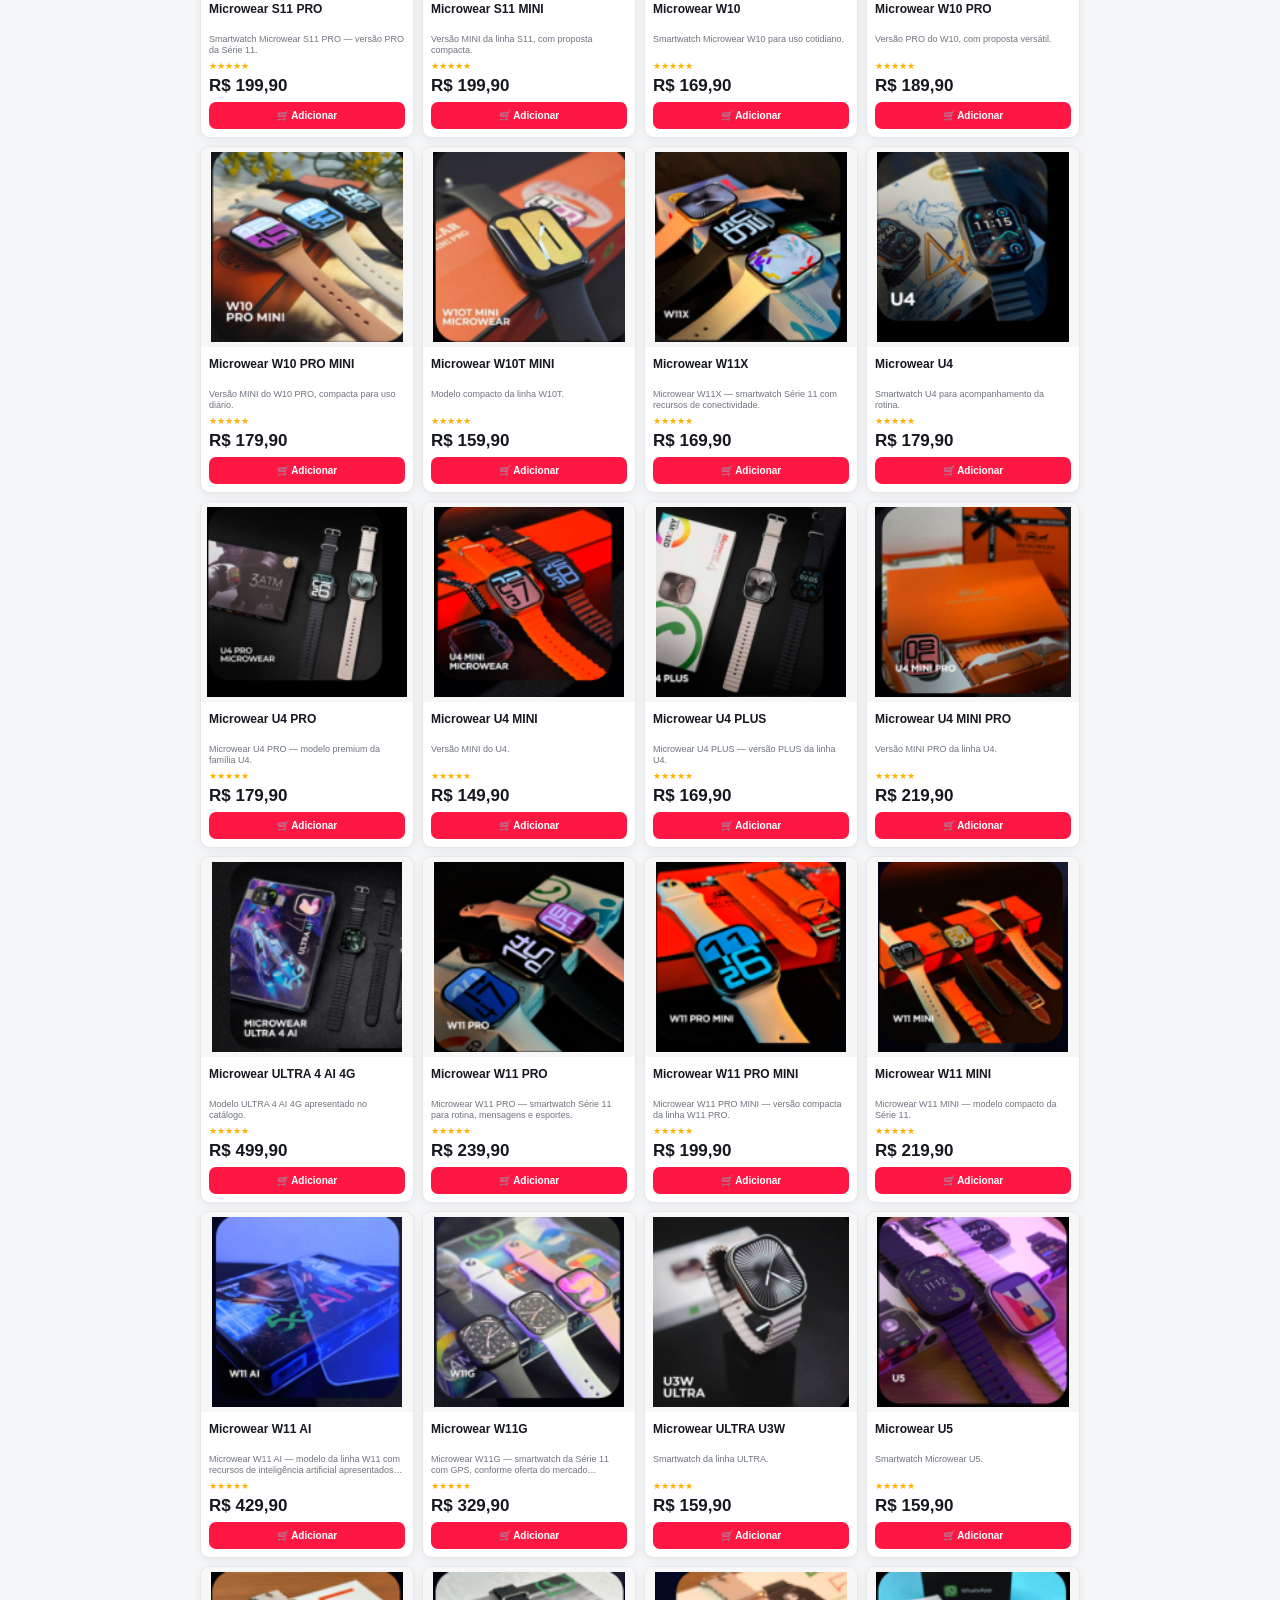
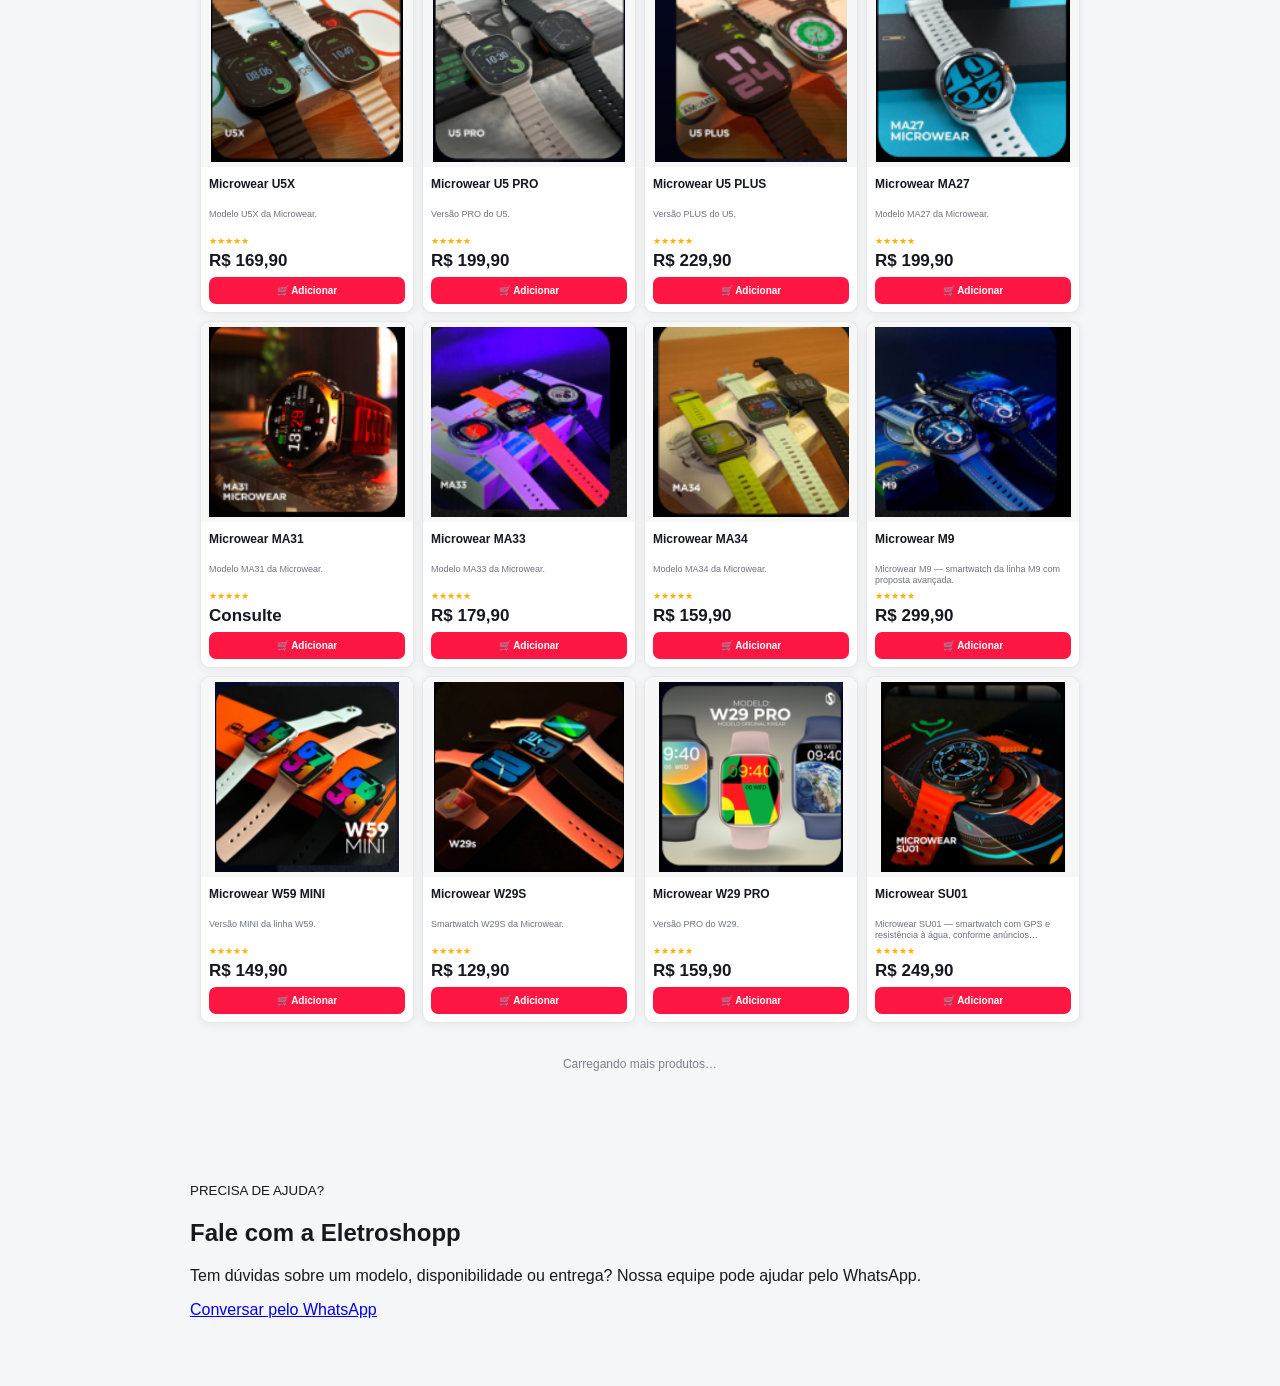
==== commit b92d9c34: "Improve storefront SEO, trust messaging and product conversion" ====
--- a/index.html
+++ b/index.html
@@ -2,7 +2,19 @@
 <html lang="pt-BR">
 <head>
 <meta charset="utf-8"><meta name="viewport" content="width=device-width,initial-scale=1,viewport-fit=cover">
-<meta name="theme-color" content="#08090d"><meta name="description" content="Eletroshopp — tecnologia, smartwatches, fones e acessórios.">
+<meta name="theme-color" content="#08090d">
+<meta name="description" content="Encontre smartwatches, fones Bluetooth, acessórios e ferramentas na Eletroshopp. Consulte preços, calcule o frete e finalize seu pedido online.">
+<meta name="robots" content="index,follow">
+<link rel="canonical" href="https://eletroshopp.com.br/">
+<meta property="og:type" content="website">
+<meta property="og:site_name" content="Eletroshopp">
+<meta property="og:title" content="Eletroshopp | Tecnologia e acessórios">
+<meta property="og:description" content="Smartwatches, fones Bluetooth, acessórios e ferramentas. Escolha seus produtos e consulte o frete no checkout.">
+<meta property="og:url" content="https://eletroshopp.com.br/">
+<meta property="og:image" content="https://eletroshopp.com.br/assets/logo.svg">
+<meta name="twitter:card" content="summary">
+<meta name="twitter:title" content="Eletroshopp | Tecnologia e acessórios">
+<meta name="twitter:description" content="Escolha seus produtos, consulte o frete e faça seu pedido online.">
 <link rel="manifest" href="manifest.json?v=20261008-imagesfix4"><link rel="icon" href="assets/logo.svg">
 <link rel="stylesheet" href="styles.css?v=20261008-imagesfix4"><title>Eletroshopp — Tecnologia no seu dia a dia</title>
 </head>
@@ -13,7 +25,7 @@
   <a class="brand" href="#" aria-label="Eletroshopp"><img src="assets/logo.svg" alt="Eletroshopp"></a>
   <button class="header-icon" data-focus-search aria-label="Buscar">⌕</button>
   <button class="header-cart" data-open-cart aria-label="Carrinho">🛒 <b id="cartCount">0</b></button>
-  <button class="header-icon" aria-label="Menu">☰</button>
+  <button class="header-icon" data-scroll-catalog aria-label="Ver categorias">☰</button>
 </header>
 
 <main>
@@ -33,7 +45,7 @@
   <div class="hero-copy">
     <span>SMARTWATCHES</span>
     <h1>Tecnologia no<br>seu pulso</h1>
-    <p>Modelos selecionados do catálogo atualizado do fornecedor.</p>
+    <p>Escolha seu modelo favorito e consulte as opções disponíveis.</p>
     <button class="hero-cta" data-category="Smartwatch">Ver produtos</button>
   </div>
   <div class="hero-products">
@@ -43,13 +55,13 @@
 </section>
 
 <section class="benefits">
-  <div><span>🚚</span><b>Frete rápido</b><small>para todo o Brasil</small></div>
-  <div><span>🛡️</span><b>Compra segura</b><small>Seus dados protegidos</small></div>
-  <div><span>💳</span><b>Parcele em até</b><small>12x no cartão</small></div>
+  <div><span>🚚</span><b>Frete calculado</b><small>informe seu CEP</small></div>
+  <div><span>🔒</span><b>Pagamento online</b><small>via InfinitePay</small></div>
+  <div><span>💬</span><b>Atendimento</b><small>pelo WhatsApp</small></div>
 </section>
 
 <section class="section">
-  <div class="section-title"><div><small>SELEÇÃO ELETROSHOPP</small><h2>Mais vendidos</h2></div><button class="see-all" data-scroll-catalog>Ver todos</button></div>
+  <div class="section-title"><div><small>SELEÇÃO ELETROSHOPP</small><h2>Em destaque</h2></div><button class="see-all" data-scroll-catalog>Ver todos</button></div>
   <div id="featured" class="product-rail"></div>
 </section>
 
@@ -65,12 +77,20 @@
   <div id="brands" class="chips-hidden"></div>
   <div id="products" class="product-grid"></div><div id="catalogSentinel" class="catalog-sentinel">Carregando mais produtos…</div>
 </section>
+<section class="store-help">
+  <div>
+    <small>PRECISA DE AJUDA?</small>
+    <h2>Fale com a Eletroshopp</h2>
+    <p>Tem dúvidas sobre um modelo, disponibilidade ou entrega? Nossa equipe pode ajudar pelo WhatsApp.</p>
+    <a href="https://wa.me/5542998157736?text=Ol%C3%A1%21%20Vim%20pelo%20site%20da%20Eletroshopp%20e%20quero%20tirar%20uma%20d%C3%BAvida." target="_blank" rel="noopener">Conversar pelo WhatsApp</a>
+  </div>
+</section>
 </main>
 
 <nav class="bottom-nav">
   <button class="active" data-scroll-top><span>⌂</span>Início</button>
   <button data-scroll-catalog><span>▦</span>Categorias</button>
-  <button data-category="Acessórios"><span>🏷</span>Ofertas</button>
+  <button data-scroll-catalog><span>🏷</span>Explorar</button>
   <button data-open-cart><span>🛒</span>Meu pedido</button>
   <button data-focus-search><span>⌕</span>Buscar</button>
 </nav>
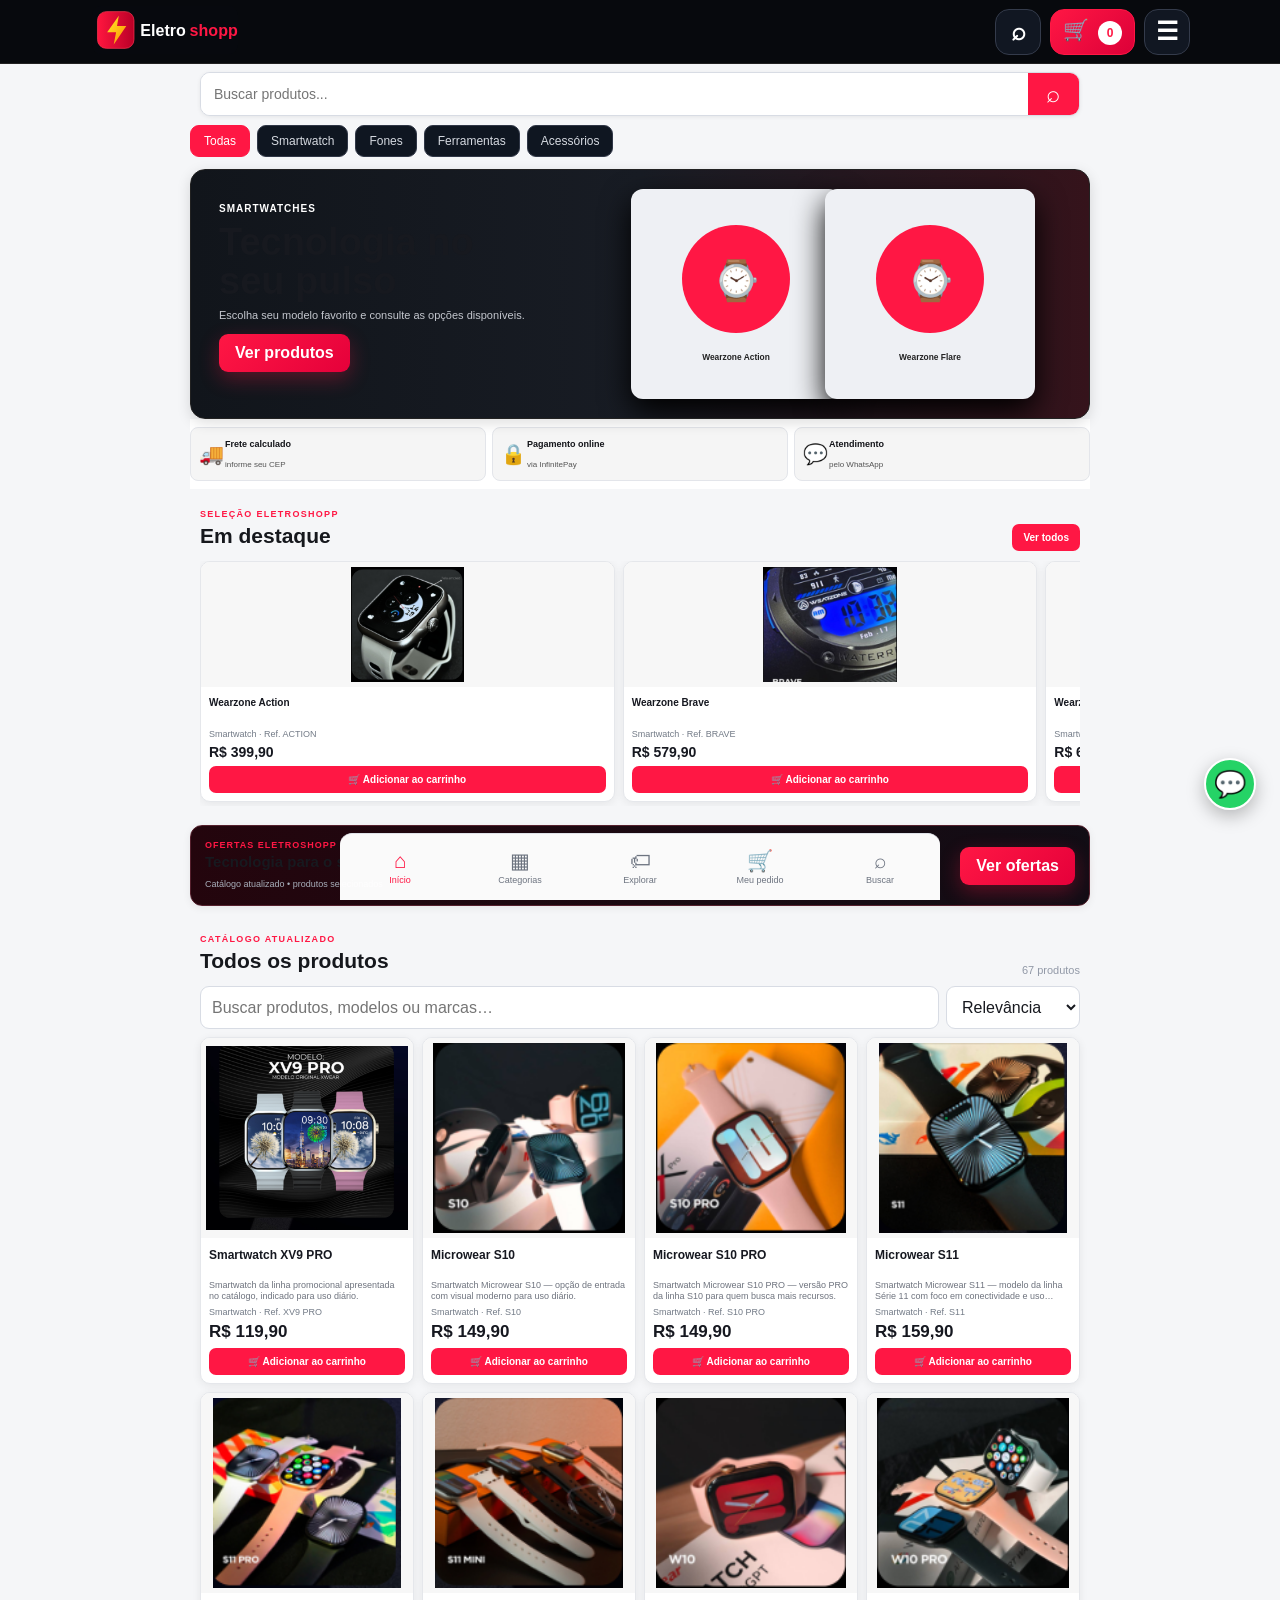
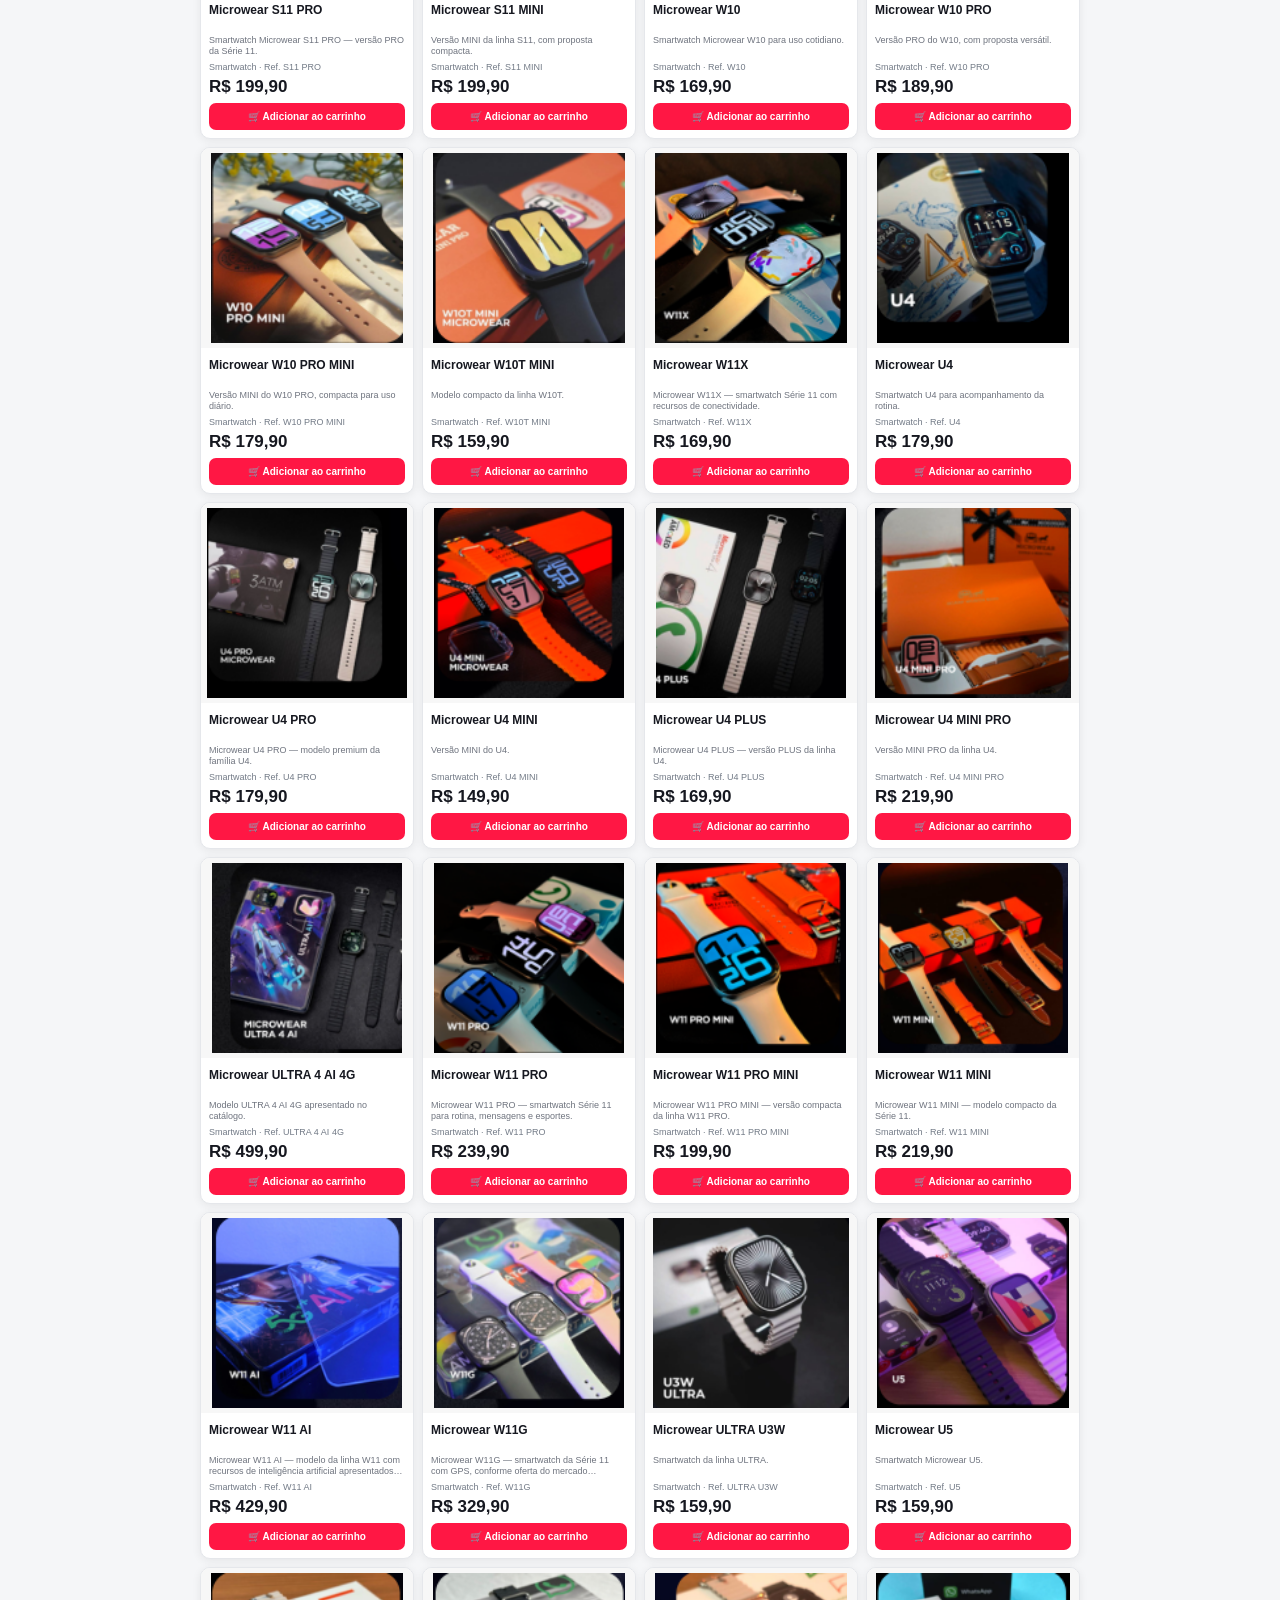
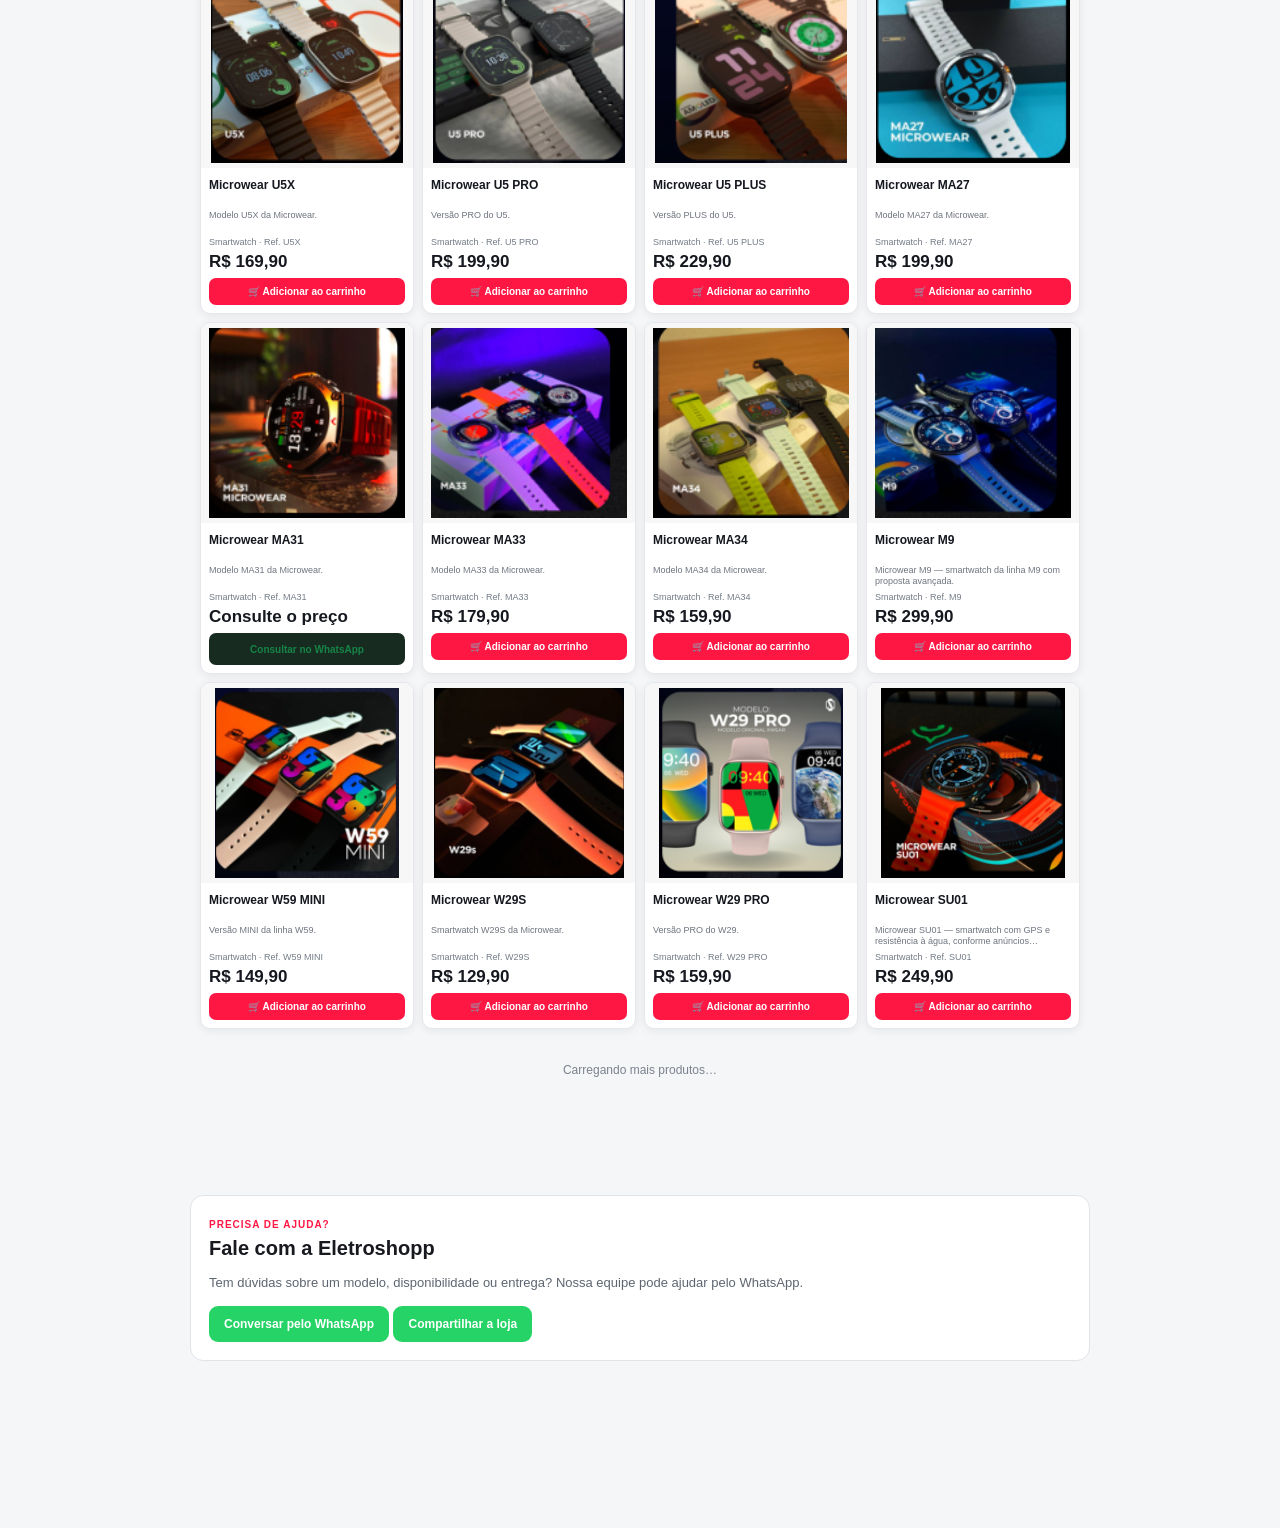
==== commit dca13d0a: "Add WhatsApp store sharing action" ====
--- a/index.html
+++ b/index.html
@@ -83,6 +83,7 @@
     <h2>Fale com a Eletroshopp</h2>
     <p>Tem dúvidas sobre um modelo, disponibilidade ou entrega? Nossa equipe pode ajudar pelo WhatsApp.</p>
     <a href="https://wa.me/5542998157736?text=Ol%C3%A1%21%20Vim%20pelo%20site%20da%20Eletroshopp%20e%20quero%20tirar%20uma%20d%C3%BAvida." target="_blank" rel="noopener">Conversar pelo WhatsApp</a>
+    <a class="share-store" href="https://wa.me/?text=Conhe%C3%A7a%20a%20Eletroshopp%3A%20tecnologia%2C%20smartwatches%2C%20fones%20e%20acess%C3%B3rios.%20https%3A%2F%2Feletroshopp.com.br" target="_blank" rel="noopener">Compartilhar a loja</a>
   </div>
 </section>
 </main>
--- a/styles.css
+++ b/styles.css
@@ -47,3 +47,14 @@
 .catalog-sentinel[hidden]{display:none}
 .whatsapp-float{position:fixed;right:16px;bottom:82px;width:52px;height:52px;border-radius:50%;display:flex;align-items:center;justify-content:center;background:#25d366;color:#fff;text-decoration:none;font-size:26px;z-index:90;box-shadow:0 6px 18px #0004;border:2px solid #fff}
 @media(min-width:800px){.whatsapp-float{right:24px;bottom:90px}}
+
+/* Conversão, acessibilidade e atendimento */
+.product-info .rating{display:none!important}
+.product-info .product-code{font-size:9px;color:#737b87;margin:0 0 5px}
+.product-info .consult{display:flex;align-items:center;justify-content:center;width:100%;min-height:32px;padding:8px 5px;border-radius:7px;background:#172b20;color:#168447;text-decoration:none;font-size:10px;font-weight:900}
+.store-help{margin:8px 10px 90px;padding:18px;border:1px solid #e0e3e8;border-radius:13px;background:#fff;color:#17191f}
+.store-help small{color:#ff1744;font-weight:900;letter-spacing:1px;font-size:10px}
+.store-help h2{font-size:20px;margin:5px 0}
+.store-help p{font-size:13px;line-height:1.5;color:#5e6570}
+.store-help a{display:inline-flex;padding:11px 15px;border-radius:9px;background:#25d366;color:#fff;text-decoration:none;font-weight:900;font-size:12px}
+@media(min-width:800px){.store-help{max-width:900px;margin:8px auto 100px}}
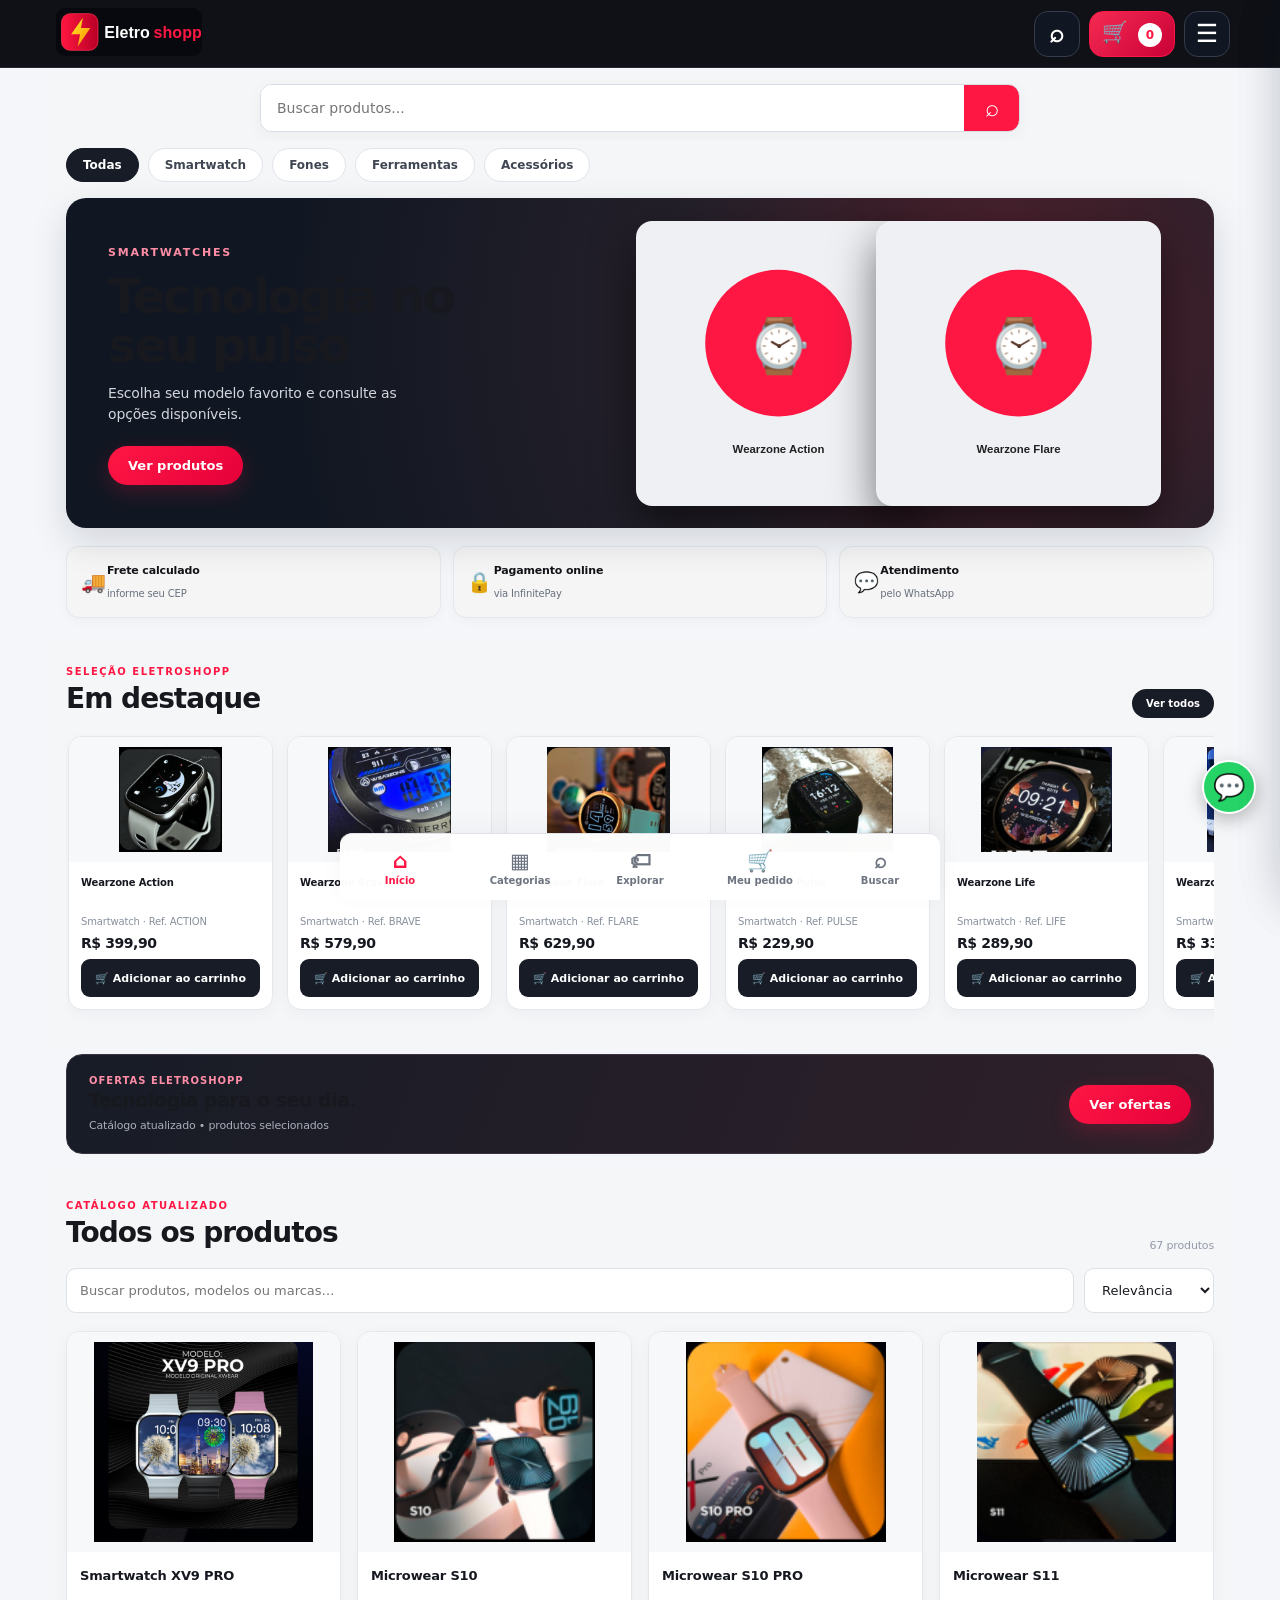
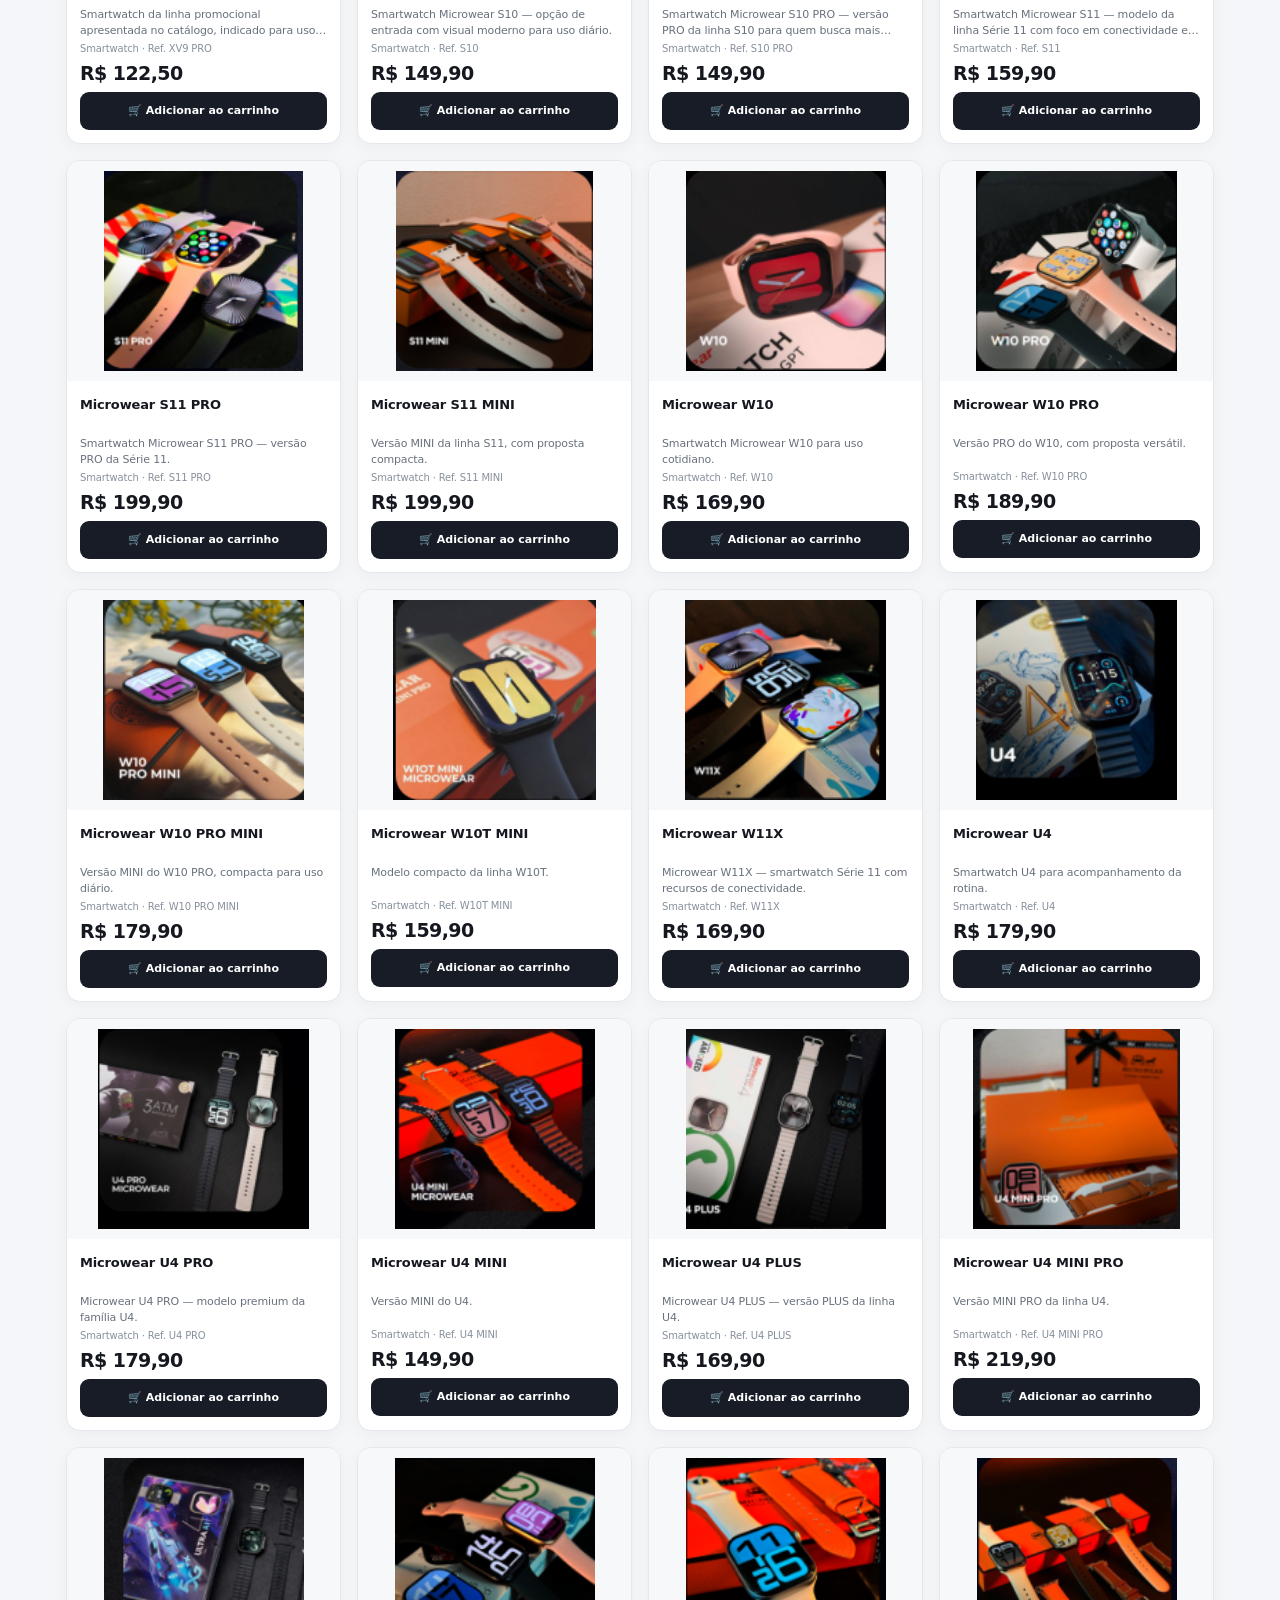
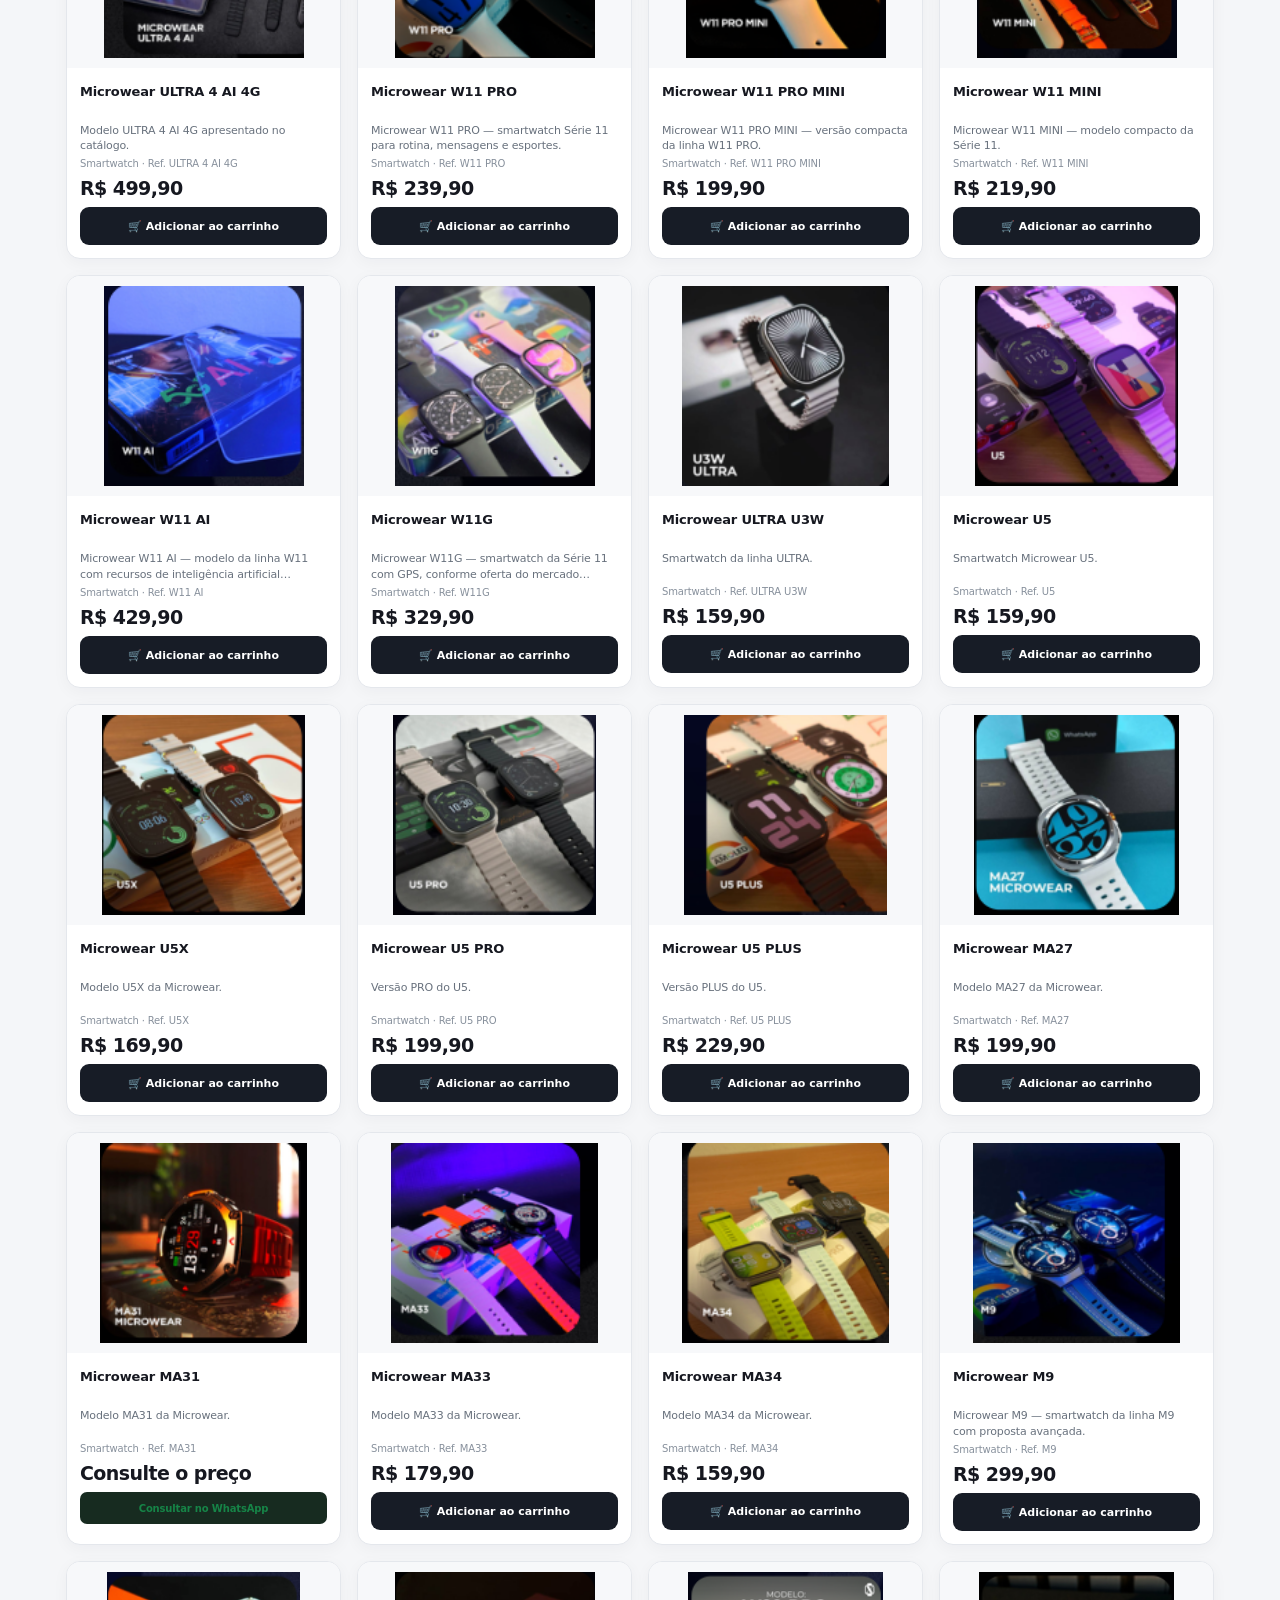
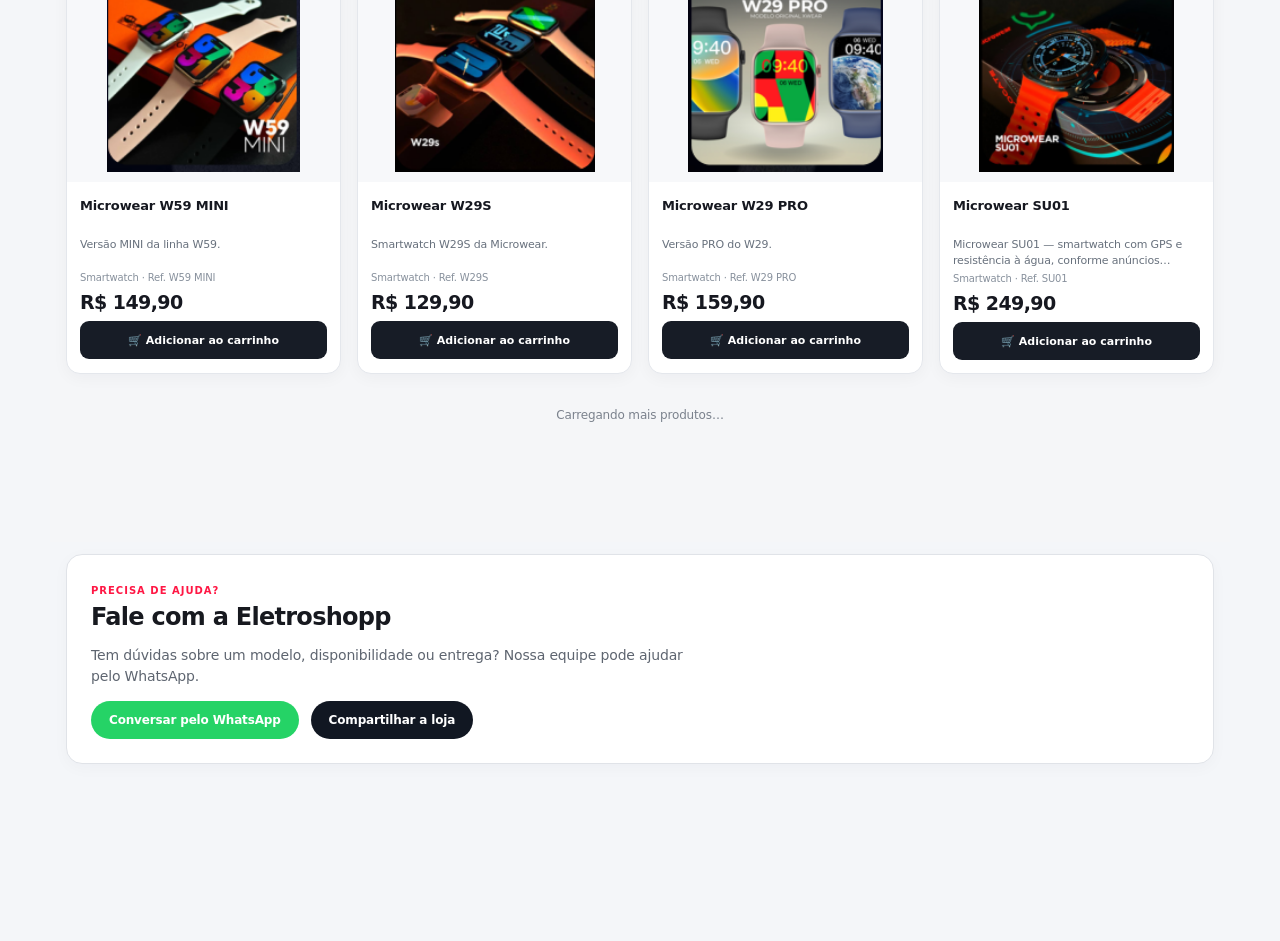
==== commit dd6c35d3: "Bust stylesheet cache for refreshed storefront design" ====
--- a/index.html
+++ b/index.html
@@ -16,7 +16,7 @@
 <meta name="twitter:title" content="Eletroshopp | Tecnologia e acessórios">
 <meta name="twitter:description" content="Escolha seus produtos, consulte o frete e faça seu pedido online.">
 <link rel="manifest" href="manifest.json?v=20261008-imagesfix4"><link rel="icon" href="assets/logo.svg">
-<link rel="stylesheet" href="styles.css?v=20261008-imagesfix4"><title>Eletroshopp — Tecnologia no seu dia a dia</title>
+<link rel="stylesheet" href="styles.css?v=20261116-design1"><title>Eletroshopp — Tecnologia no seu dia a dia</title>
 </head>
 <body>
 <div id="splash"><img src="assets/splash.svg" alt="Eletroshopp"><button id="enterShop">Entrar na loja</button></div>
--- a/styles.css
+++ b/styles.css
@@ -58,3 +58,33 @@
 .store-help p{font-size:13px;line-height:1.5;color:#5e6570}
 .store-help a{display:inline-flex;padding:11px 15px;border-radius:9px;background:#25d366;color:#fff;text-decoration:none;font-weight:900;font-size:12px}
 @media(min-width:800px){.store-help{max-width:900px;margin:8px auto 100px}}
+
+.store-help .share-store{margin-left:7px;background:#111722;color:#fff}
+@media(max-width:420px){.store-help .share-store{margin:8px 0 0}}
+
+
+/* ELETROSHOPP — refinamento visual profissional, mobile-first (2026-11) */
+:root{--esh-accent:#e91543;--esh-ink:#17191f;--esh-muted:#69717e;--esh-line:#e4e7ec;--esh-surface:#fff;--esh-page:#f4f6f9}
+body{background:var(--esh-page);color:var(--esh-ink);font-family:Inter,system-ui,-apple-system,"Segoe UI",Arial,sans-serif;letter-spacing:-.01em}
+.site-header{height:68px;padding:8px max(16px,calc((100% - 1180px)/2));background:rgba(8,10,15,.97);backdrop-filter:blur(14px);border-bottom:1px solid #242936}
+.brand img{width:158px}
+.header-icon,.header-cart{transition:transform .18s ease,background .18s ease}
+.header-icon:hover{background:#202938}.header-cart{background:linear-gradient(135deg,#f52b53,#c90036)}
+main{max-width:1180px;margin:0 auto}
+.search-strip{padding:16px 16px 8px}.search-box{max-width:760px;margin:0 auto;border-radius:12px;box-shadow:0 4px 16px #1823380b}.search-box input{padding:15px 16px;font-size:14px}.search-box button{width:58px}
+.category-chips{padding:8px 16px 16px;gap:9px}.chip{border-radius:999px;padding:9px 16px;background:#fff;color:#3f4652;border-color:#e1e4e9;font-weight:650}.chip.active{background:#171c26;border-color:#171c26;color:#fff}
+.hero-ref{margin:0 16px;border:0;border-radius:20px;min-height:300px;grid-template-columns:minmax(0, .9fr) minmax(0,1.1fr);background:radial-gradient(circle at 82% 40%,#57202d 0,#25202a 34%,#111722 75%);box-shadow:0 14px 36px #10182824}
+.hero-copy{padding:32px;align-self:center}.hero-copy>span{color:#ff8da5;font-size:11px;letter-spacing:1.8px}.hero-copy h1{font-size:clamp(30px,4vw,48px);line-height:1.03;letter-spacing:-.04em;margin:12px 0}.hero-copy p{font-size:14px;line-height:1.55;max-width:330px;color:#d2d5dc;margin-bottom:20px}.hero-cta{border-radius:999px;padding:12px 20px;font-size:13px;box-shadow:0 7px 20px #e9154338}.hero-products img{height:245px;filter:drop-shadow(0 18px 22px #0008)}
+.benefits{gap:12px;padding:18px 16px;background:transparent}.benefits>div{min-height:72px;padding:12px;border:1px solid var(--esh-line);border-radius:13px;box-shadow:0 3px 12px #17203308}.benefits b{font-size:11px}.benefits small{font-size:10px;color:var(--esh-muted)}
+.section{padding:24px 16px}.section-title{margin-bottom:16px}.section-title small{font-size:10px;letter-spacing:1.5px}.section-title h2{font-size:clamp(22px,3vw,28px);letter-spacing:-.035em}.see-all{border-radius:999px;padding:9px 14px;background:#171c26}
+.product-rail{grid-auto-columns:190px;gap:14px;padding:2px 2px 12px}.product-card{border:1px solid var(--esh-line);border-radius:14px;box-shadow:0 4px 16px #1720330a;transition:transform .18s ease,box-shadow .18s ease}.product-card:hover{transform:translateY(-3px);box-shadow:0 10px 24px #17203316}.product-image{height:170px;background:#f7f8fa}.product-image img{padding:10px}.product-info{padding:12px}.product-info h3{font-size:13px;line-height:1.35;min-height:35px}.product-info p{font-size:11px;line-height:1.45;color:#68717d;min-height:31px}.product-info .product-code{font-size:10px;color:#87909c}.product-info .price{font-size:18px;letter-spacing:-.03em;margin:8px 0}.product-info .add{min-height:38px;border-radius:9px;font-size:11px;background:#171c26;transition:background .18s ease}.product-info .add:hover{background:var(--esh-accent)}
+.promo-strip{margin:8px 16px 12px;padding:20px 22px;border-radius:16px;background:linear-gradient(110deg,#171c26,#30202a);border:1px solid #3d3440;box-shadow:none}.promo-strip b{font-size:10px;color:#ff8da5}.promo-strip strong{font-size:19px;letter-spacing:-.025em}.promo-strip span{font-size:11px}
+.catalog-section{padding-top:28px}.catalog-search{gap:10px;margin:12px 0 18px}.catalog-search input,.catalog-search select{border-radius:10px;border-color:#dce1e8;padding:13px;font-size:13px}.product-grid{gap:14px}.product-grid .product-image{height:205px}.product-grid .product-info{padding:13px}.product-grid .product-info h3{font-size:13px}.product-grid .price{font-size:19px}
+.store-help{margin:12px 16px 110px;padding:24px;border-radius:16px;box-shadow:0 4px 16px #17203308}.store-help h2{font-size:24px;letter-spacing:-.03em}.store-help p{max-width:620px;font-size:14px}.store-help a{border-radius:999px;padding:12px 18px}
+.drawer{box-shadow:-16px 0 50px #10182824}.drawer-head{padding:20px}.drawer-head h2{font-size:21px}.checkout{gap:13px}.checkout label{font-size:12px}.checkout input{padding:13px;border-radius:10px;font-size:14px}.summary{border-radius:12px}.freight-option{border-radius:11px}
+.bottom-nav{box-shadow:0 -6px 24px #1720330b}.bottom-nav button{font-size:10px;font-weight:650}.whatsapp-float{width:54px;height:54px;bottom:86px}
+button:focus-visible,a:focus-visible,input:focus-visible,select:focus-visible{outline:3px solid #f28aa1;outline-offset:3px}
+button:disabled{opacity:.55;cursor:not-allowed}
+@media(min-width:800px){.hero-ref{margin:0 16px;min-height:330px}.hero-copy{padding:42px}.hero-products img{height:285px}.benefits{padding-left:16px;padding-right:16px}.product-grid{grid-template-columns:repeat(4,minmax(0,1fr));gap:16px}.product-grid .product-image{height:220px}.product-rail{grid-auto-columns:205px}.promo-strip{margin-left:16px;margin-right:16px}.store-help{max-width:none;margin-left:16px;margin-right:16px}}
+@media(max-width:600px){.site-header{height:62px;padding:6px 12px}.brand img{width:132px}.search-strip{padding:12px 12px 5px}.category-chips{padding:7px 12px 13px}.hero-ref{margin:0 12px;min-height:220px;grid-template-columns:1fr 1fr}.hero-copy{padding:20px 14px}.hero-copy h1{font-size:clamp(25px,7vw,34px)}.hero-copy p{font-size:11px}.hero-products img{height:175px}.benefits{padding:12px;gap:7px}.benefits>div{padding:7px;min-height:64px}.benefits b{font-size:9px}.benefits small{font-size:8px}.section{padding:19px 12px}.product-rail{grid-auto-columns:calc((100vw - 48px)/2);gap:10px}.product-rail .product-image{height:145px}.product-rail .product-info{padding:10px}.product-rail .product-info h3{font-size:11px}.product-rail .product-info p{display:-webkit-box;font-size:9px}.promo-strip{margin:5px 12px 8px;padding:15px}.promo-strip strong{font-size:15px}.catalog-search{flex-direction:column}.product-grid{gap:9px}.product-grid .product-image{height:150px}.product-grid .product-info{padding:9px}.product-grid .product-info h3{font-size:11px}.product-grid .price{font-size:16px}.store-help{margin:8px 12px 100px;padding:17px}.store-help .share-store{margin:8px 0 0}.bottom-nav{height:64px}}
+@media(prefers-reduced-motion:reduce){*,*::before,*::after{scroll-behavior:auto!important;transition:none!important;animation:none!important}}
